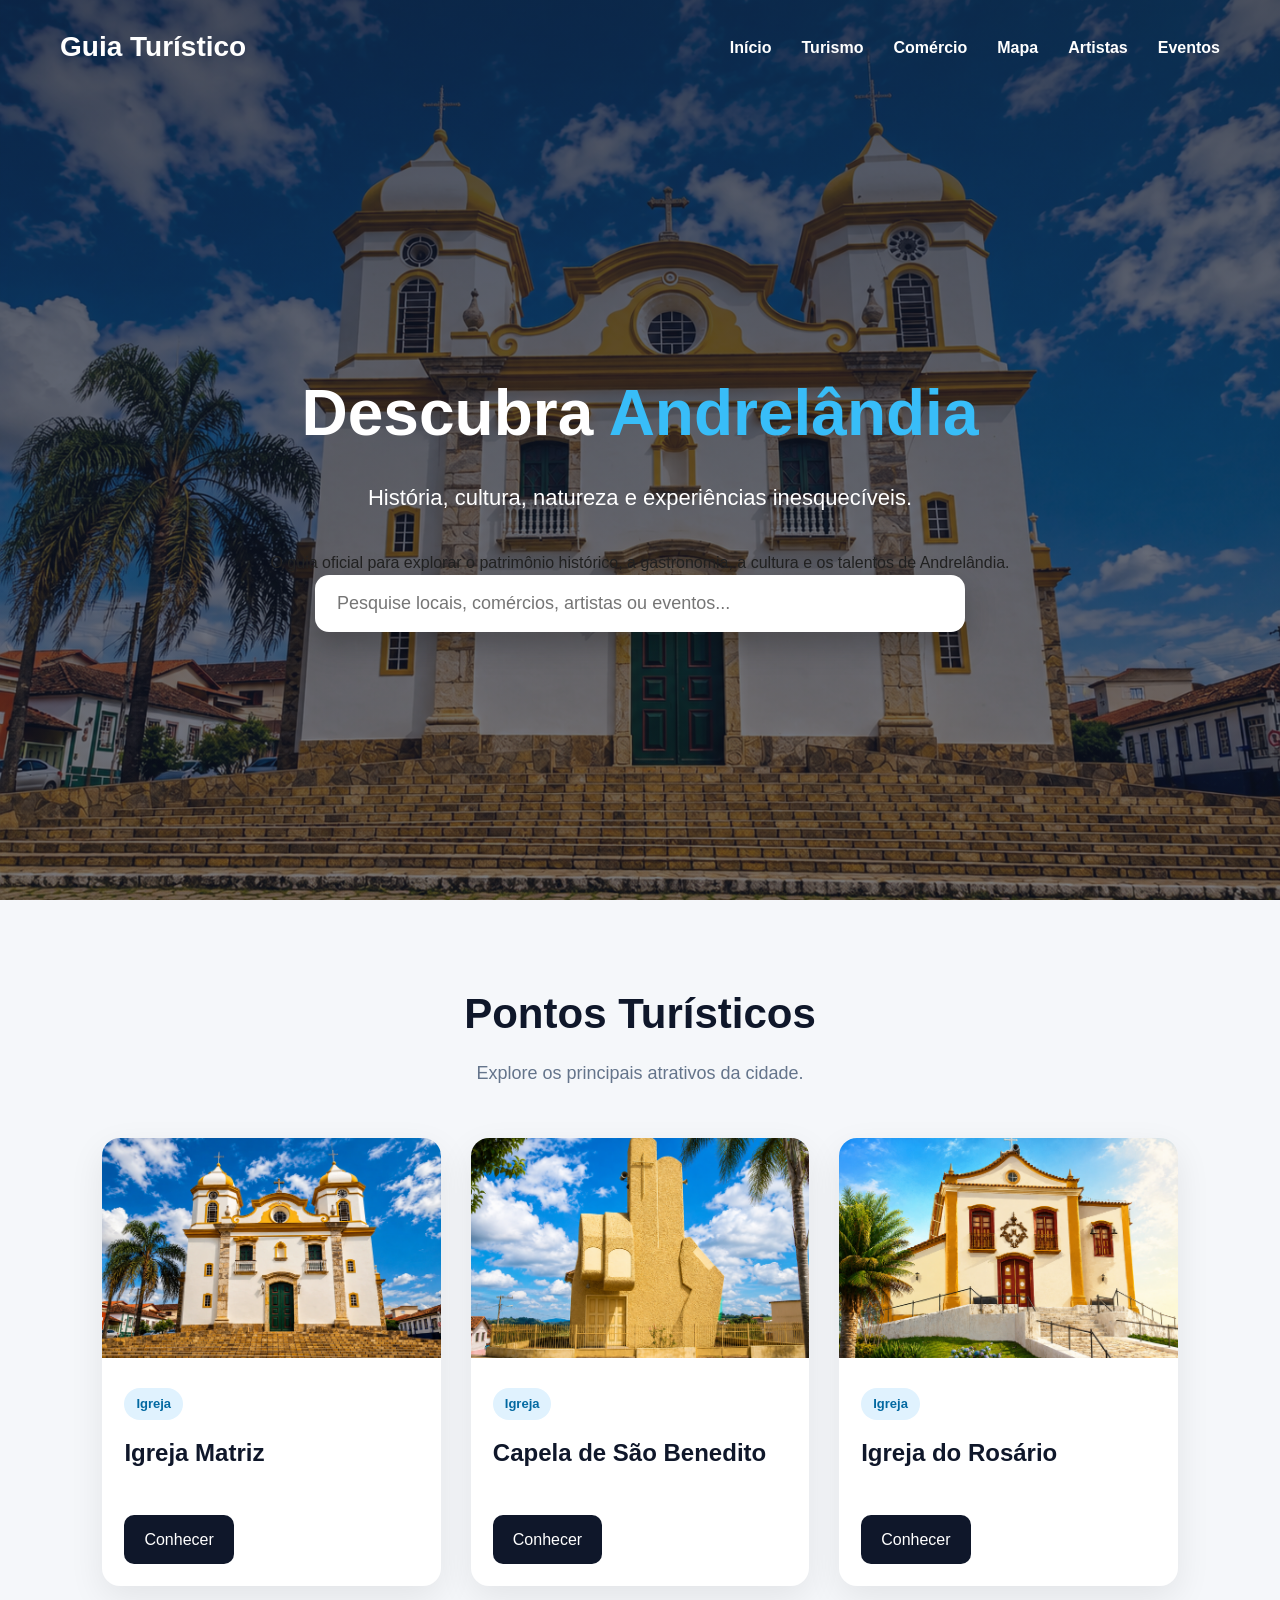
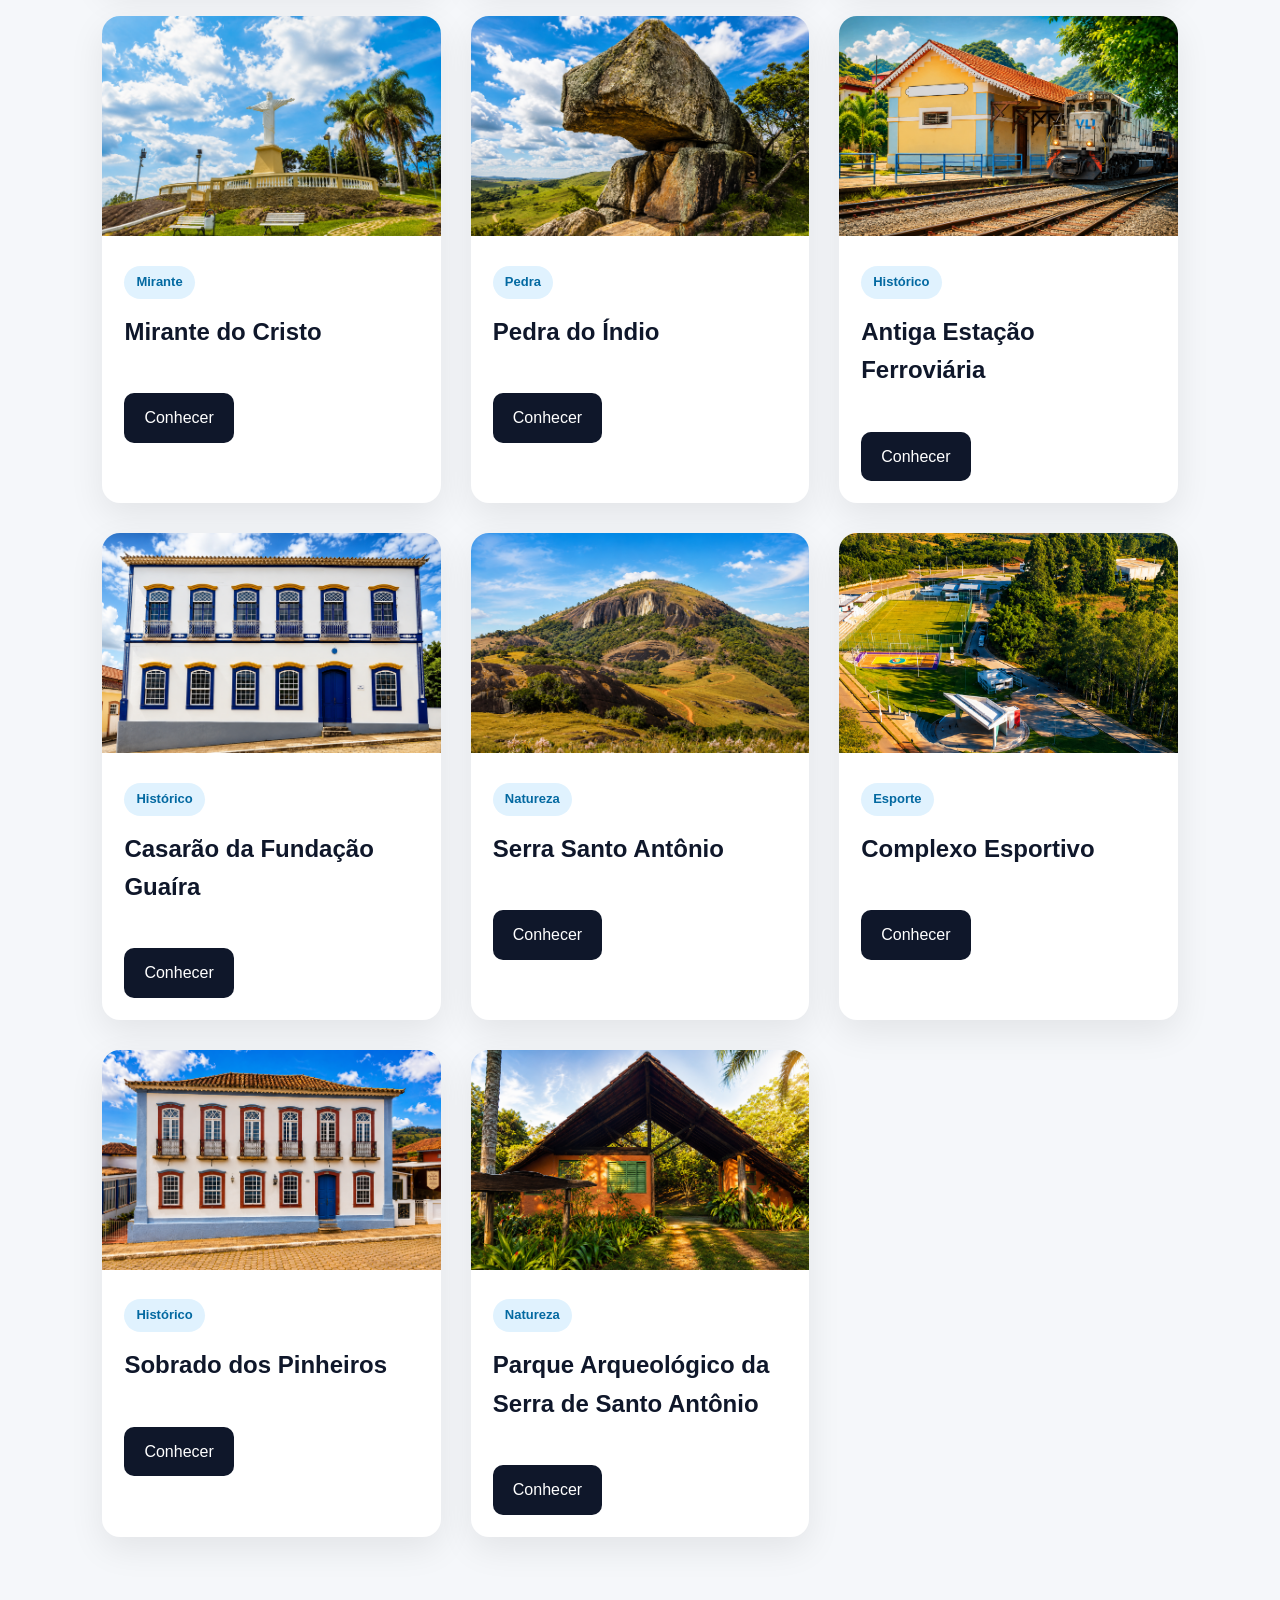
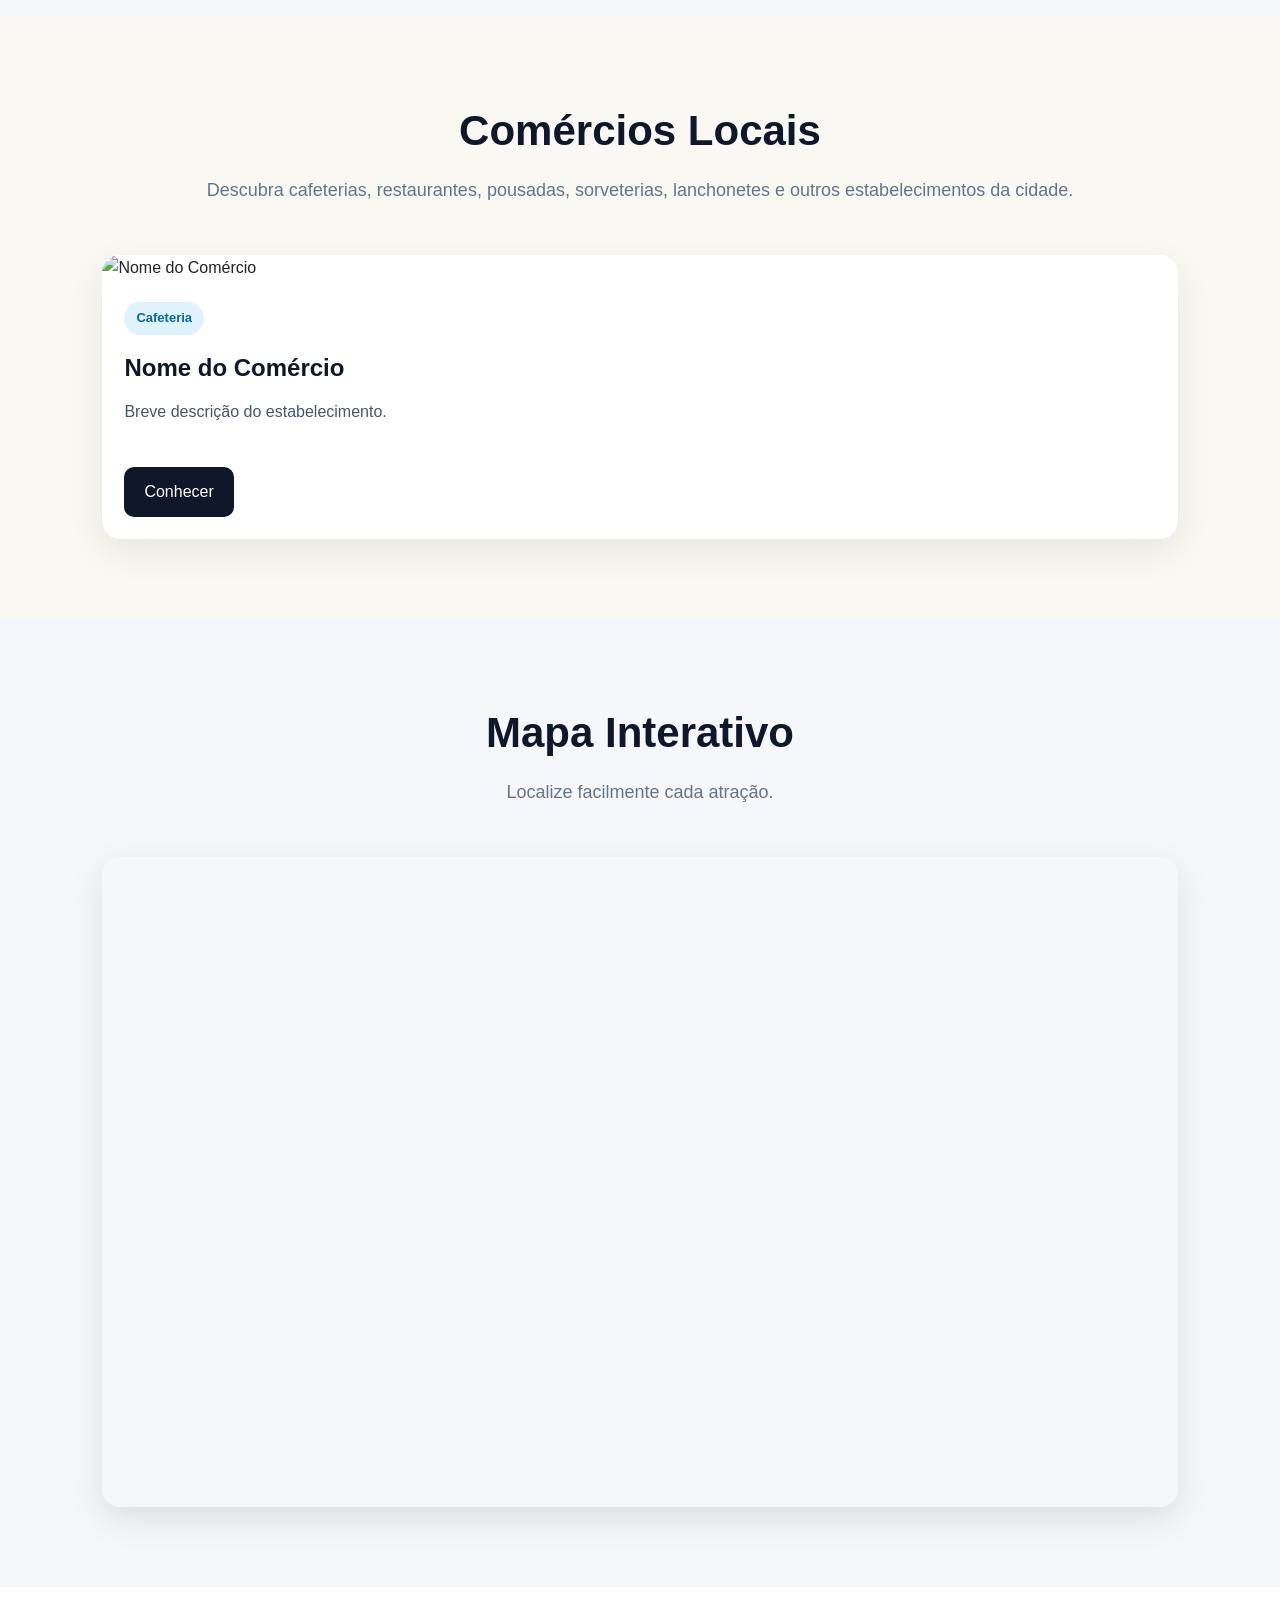
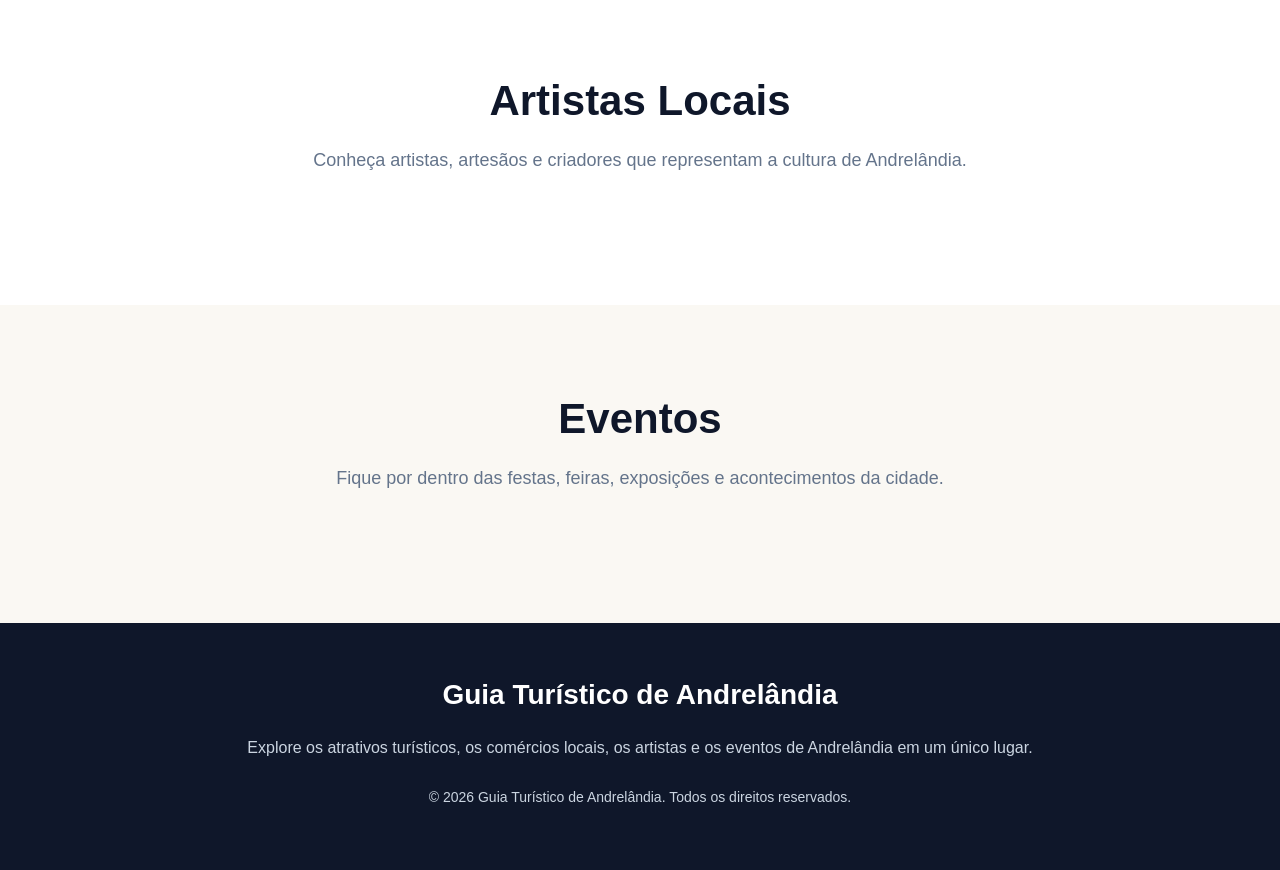
==== index.html @ d5ca4820 "Update index.html" ====
<!DOCTYPE html>
<html lang="pt-BR">

<head>

    <meta charset="UTF-8">

    <meta name="viewport"
          content="width=device-width, initial-scale=1.0">

    <title>Guia Turístico de Andrelândia</title>

    <meta name="description"
      content="Guia turístico oficial de Andrelândia MG com mapa interativo, história, curiosidades e informações dos principais pontos turísticos da cidade.">

    <meta name="theme-color"
          content="#0f172a">

    <meta name="apple-mobile-web-app-capable"
          content="yes">
    
    <meta name="mobile-web-app-capable" content="yes">

    <meta name="apple-mobile-web-app-status-bar-style"
          content="black-translucent">

    <meta name="apple-mobile-web-app-title"
          content="Guia Andrelândia">

    <link rel="manifest"
          href="manifest.json">

    <link rel="icon"
          href="icons/icon-192.png">

    <link rel="apple-touch-icon"
          href="icons/icon-192.png">

    <!-- Leaflet -->

    <link rel="stylesheet"
          href="https://unpkg.com/leaflet/dist/leaflet.css">

    <!-- CSS principal -->
    <link rel="preload"
        href="img/hero.png"
        as="image">
    
    <link rel="stylesheet"
          href="style.css">

</head>

<body>

<header id="inicio" class="hero">

    <div class="hero-overlay">

        <nav class="navbar">

            <div class="logo">

                Guia Turístico

            </div>

<ul class="menu">

    <li><a href="#inicio">Início</a></li>
    
    <li><a href="#locais">Turismo</a></li>

    <li><a href="#comercios">Comércio</a></li>

    <li><a href="#mapa">Mapa</a></li>

    <li><a href="#artistas">Artistas</a></li>

    <li><a href="#eventos">Eventos</a></li>

</ul>

        </nav>

        <div class="hero-content">

            <h1>

                Descubra
                <span>Andrelândia</span>

            </h1>

            <p>

                História,
                cultura,
                natureza
                e experiências
                inesquecíveis.

            </p>
            <div class="hero-info">

    O guia oficial para explorar o patrimônio histórico,
    a gastronomia, a cultura e os talentos de Andrelândia.
                
            </div>

            <div class="search-box">

                <input
                    type="text"
                    id="searchInput"
                    placeholder="Pesquise locais, comércios, artistas ou eventos..."

            </div>

        </div>

    </div>

</header>

<main>

    <section
        id="locais"
        class="section">

    <div class="section-title">

        <h2>

            Pontos Turísticos

        </h2>

        <p>

            Explore os principais atrativos da cidade.

        </p>

    </div>

    <div
        id="cardsContainer"
        class="cards-grid">

        <!-- Cards criados via JavaScript -->

    </div>

</section>
    
    <section
        id="comercios"
        class="section">

    <div class="section-title">

        <h2>

            Comércios Locais

        </h2>

        <p>

            Descubra cafeterias, restaurantes, pousadas, sorveterias, lanchonetes e outros estabelecimentos da cidade.

        </p>

    </div>

    <div
        id="commerceCardsContainer"
        class="cards-grid">

        <!-- Cards criados via JavaScript -->

    </div>

</section>
    
<section
id="mapa"
class="section">

    <div class="section-title">

        <h2>

            Mapa Interativo

        </h2>

        <p>

            Localize facilmente cada atração.

        </p>

    </div>

   <div 
       id="map" 
       aria-label="Mapa interativo de Andrelândia">

    </div>

</section>
<section
id="artistas"
class="section">

    <div class="section-title">

        <h2>

            Artistas Locais

        </h2>

        <p>

            Conheça artistas, artesãos e criadores que representam a cultura de Andrelândia.

        </p>

    </div>

    <div
        id="artistsContainer"
        class="cards-grid">

    </div>

</section>

<section
id="eventos"
class="section">

    <div class="section-title">

        <h2>

            Eventos

        </h2>

        <p>

            Fique por dentro das festas, feiras, exposições e acontecimentos da cidade.

        </p>

    </div>

    <div
        id="eventsContainer"
        class="cards-grid">

    </div>

</section>
    
</main>   
    
<footer class="footer">

    <div class="footer-content">

        <h3>
            Guia Turístico de Andrelândia
        </h3>

        <p>
            Explore os atrativos turísticos, os comércios locais, os artistas e os eventos de Andrelândia em um único lugar.
        </p>

        <p class="copyright">

            © 2026 Guia Turístico de Andrelândia.
            Todos os direitos reservados.

        </p>

    </div>

</footer>

<script
src="https://unpkg.com/leaflet/dist/leaflet.js">
</script>

<script src="js/script.js"></script>
<script src="js/comercios.js"></script>
<script src="js/artistas.js"></script>
<script src="js/map.js"></script>


<script>

if ("serviceWorker" in navigator) {

    window.addEventListener("load", () => {

        navigator.serviceWorker.register("service-worker.js");

    });

}

</script>

</body>

</html>
---- style.css ----
/* =====================================================
   RESET
===================================================== */
:root{

    --cor-principal:#0f172a;

}
*{
    margin:0;
    padding:0;
    box-sizing:border-box;
}

html{

    scroll-behavior:smooth;

}

body{

    font-family:
    "Segoe UI",
    Arial,
    sans-serif;

    background:#f5f7fa;

    color:#222;

    line-height:1.6;

}

/* =====================================================
   HERO
===================================================== */

.hero{

    position:relative;

    width:100%;

    height:100vh;

    background-image:url("img/hero.png");

    background-size:cover;

    background-position:center;

    background-repeat:no-repeat;

}

.hero-overlay{

    width:100%;
    height:100%;

    background:
    linear-gradient(
    rgba(15,23,42,.75),
    rgba(15,23,42,.55));

    display:flex;

    flex-direction:column;

}

.navbar{

    display:flex;

    justify-content:space-between;

    align-items:center;

    padding:

    25px
    60px;

}

.logo{

    color:white;

    font-size:28px;

    font-weight:bold;

}

.menu{

    display:flex;

    list-style:none;

    gap:30px;

}

.menu a{

    color:white;

    text-decoration:none;

    font-weight:600;

    transition:.25s;

}

.menu a:hover{

    color:#38bdf8;

}

.hero-content{

    flex:1;

    display:flex;

    justify-content:center;

    align-items:center;

    flex-direction:column;

    text-align:center;

    padding:25px;

}

.hero-content h1{

    color:white;

    font-size:64px;

    margin-bottom:15px;

}

.hero-content span{

    color:#38bdf8;

}

.hero-content p{

    color:white;

    max-width:650px;

    font-size:22px;

    margin-bottom:35px;

}

/* =====================================================
   PESQUISA
===================================================== */

.search-box{

    width:100%;

    max-width:650px;

}

.search-box input{

   transition:
    box-shadow .25s,
    transform .25s;

    width:100%;

    padding:18px 22px;

    border:none;

    border-radius:14px;

    font-size:18px;

    outline:none;

    box-shadow:

    0 12px 30px
    rgba(0,0,0,.25);

}
.search-box input:focus{

    transform:translateY(-2px);

    box-shadow:
    0 15px 35px rgba(56,189,248,.30);

}

/* =====================================================
   SEÇÕES
===================================================== */

.section{

    width:100%;

    padding:80px 8%;

}

.section-title{

    text-align:center;

    margin-bottom:50px;

}

.section-title h2{

    font-size:42px;

    color:#0f172a;

    margin-bottom:12px;

}

.section-title p{

    color:#64748b;

    font-size:18px;

}

/* =====================================================
   GRID DOS CARDS
===================================================== */

.cards-grid{

    display:grid;

    grid-template-columns:
    repeat(auto-fit,minmax(320px,1fr));

    gap:30px;

    margin-top:35px;

}
/* =====================================================
   CARD PREMIUM
===================================================== */

.card{

    background:#ffffff;

    border-radius:18px;

    overflow:hidden;

    box-shadow:
    0 12px 35px rgba(0,0,0,.08);

    transition:
    transform .25s,
    box-shadow .25s;

}

.card:hover{

    transform:translateY(-8px);

    box-shadow:
    0 18px 45px rgba(0,0,0,.15);

}

.card img{

    width:100%;

    height:220px;

    object-fit:cover;

}

.card-content{

    padding:22px;

}

.card-category{

    display:inline-block;

    background:#e0f2fe;

    color:#0369a1;

    font-size:13px;

    font-weight:700;

    padding:6px 12px;

    border-radius:999px;

    margin-bottom:14px;

}

.card h3{

    color:#0f172a;

    font-size:24px;

    margin-bottom:12px;

}

.card p{

    color:#475569;

    margin-bottom:22px;

}

.card-button{

    display:inline-block;

    background:#0f172a;

    color:#ffffff;

    text-decoration:none;

    padding:12px 20px;

    border-radius:10px;

    transition:
    background .25s,
    transform .25s;
   
    margin-top:20px;

}

.card-button:hover{

    background:#1e293b;

    transform:translateY(-2px);

}
/* =====================================================
   MAPA
===================================================== */

#map{

    width:100%;

    height:650px;

    border-radius:18px;

    overflow:hidden;

    box-shadow:
    0 12px 35px rgba(0,0,0,.10);

}

/* =====================================================
   DESTAQUES
===================================================== */

.highlights{

    display:grid;

    grid-template-columns:
    repeat(auto-fit,minmax(280px,1fr));

    gap:30px;

}

.highlight-card{

    background:#ffffff;

    border-radius:18px;

    padding:35px;

    text-align:center;

    box-shadow:
    0 10px 30px rgba(0,0,0,.08);

    transition:
    transform .25s,
    box-shadow .25s;

}

.highlight-card:hover{

    transform:translateY(-6px);

    box-shadow:
    0 18px 40px rgba(0,0,0,.12);

}

.highlight-icon{

    font-size:52px;

    margin-bottom:18px;

}

.highlight-card h3{

    color:#0f172a;

    margin-bottom:15px;

    font-size:24px;

}

.highlight-card p{

    color:#475569;

}

/* =====================================================
   FOOTER
===================================================== */

.footer{

    background:#0f172a;

    color:#ffffff;

    padding:50px 8%;

}

.footer-content{

    max-width:900px;

    margin:auto;

    text-align:center;

}

.footer h3{

    font-size:28px;

    margin-bottom:18px;

}

.footer p{

    color:#cbd5e1;

    margin-bottom:12px;

}

.copyright{

    margin-top:25px;

    font-size:14px;

    color:#94a3b8;

}

/* =====================================================
   LEAFLET
===================================================== */

.leaflet-popup-content{

    font-size:15px;

    line-height:1.5;

}

.leaflet-popup-content h3{

    margin-bottom:8px;

    color:#0f172a;

}

.leaflet-container{

    font-family:
    "Segoe UI",
    Arial,
    sans-serif;

}

/* =====================================================
   RESPONSIVIDADE
===================================================== */

@media (max-width:992px){

    .navbar{

        flex-direction:column;

        gap:20px;

        padding:25px;

    }

    .menu{

        flex-wrap:wrap;

        justify-content:center;

        gap:16px;

    }

    .hero-content h1{

        font-size:48px;

    }

    .hero-content p{

        font-size:19px;

    }

}

@media (max-width:768px){

    .hero{

        height:90vh;

    }

    .hero-content h1{

        font-size:38px;

    }

    .hero-content p{

        font-size:17px;

    }

    .section{

        padding:60px 20px;

    }

    .section-title h2{

        font-size:32px;

    }

    #map{

        height:450px;

    }

    .card img{

        height:200px;

    }

}

@media (max-width:480px){

    .logo{

        font-size:22px;

    }

    .hero-content h1{

        font-size:30px;

    }

    .search-box input{

        font-size:16px;

        padding:15px 18px;

    }

    .card-content{

        padding:18px;

    }

    .highlight-card{

        padding:25px;

    }

}
.popup-card{

    width:240px;

}

.popup-capa{

    width:100%;

    height:140px;

    object-fit:cover;

    border-radius:10px;

    margin-bottom:10px;

}

.popup-card h3{

    margin-bottom:8px;

    font-size:18px;

}

.popup-card p{

    font-size:14px;

    margin-bottom:15px;

    color:#555;

}

.popup-link{

    display:block;

    background:#0f4c81;

    color:white;

    text-decoration:none;

    text-align:center;

    padding:10px;

    border-radius:8px;

    font-weight:bold;

}

.popup-link:hover{

    background:#0b3d67;

}

#comercios{

    background:#faf8f3;

}

#artistas{

    background:white;

}

#eventos{

    background:#faf8f3;

}
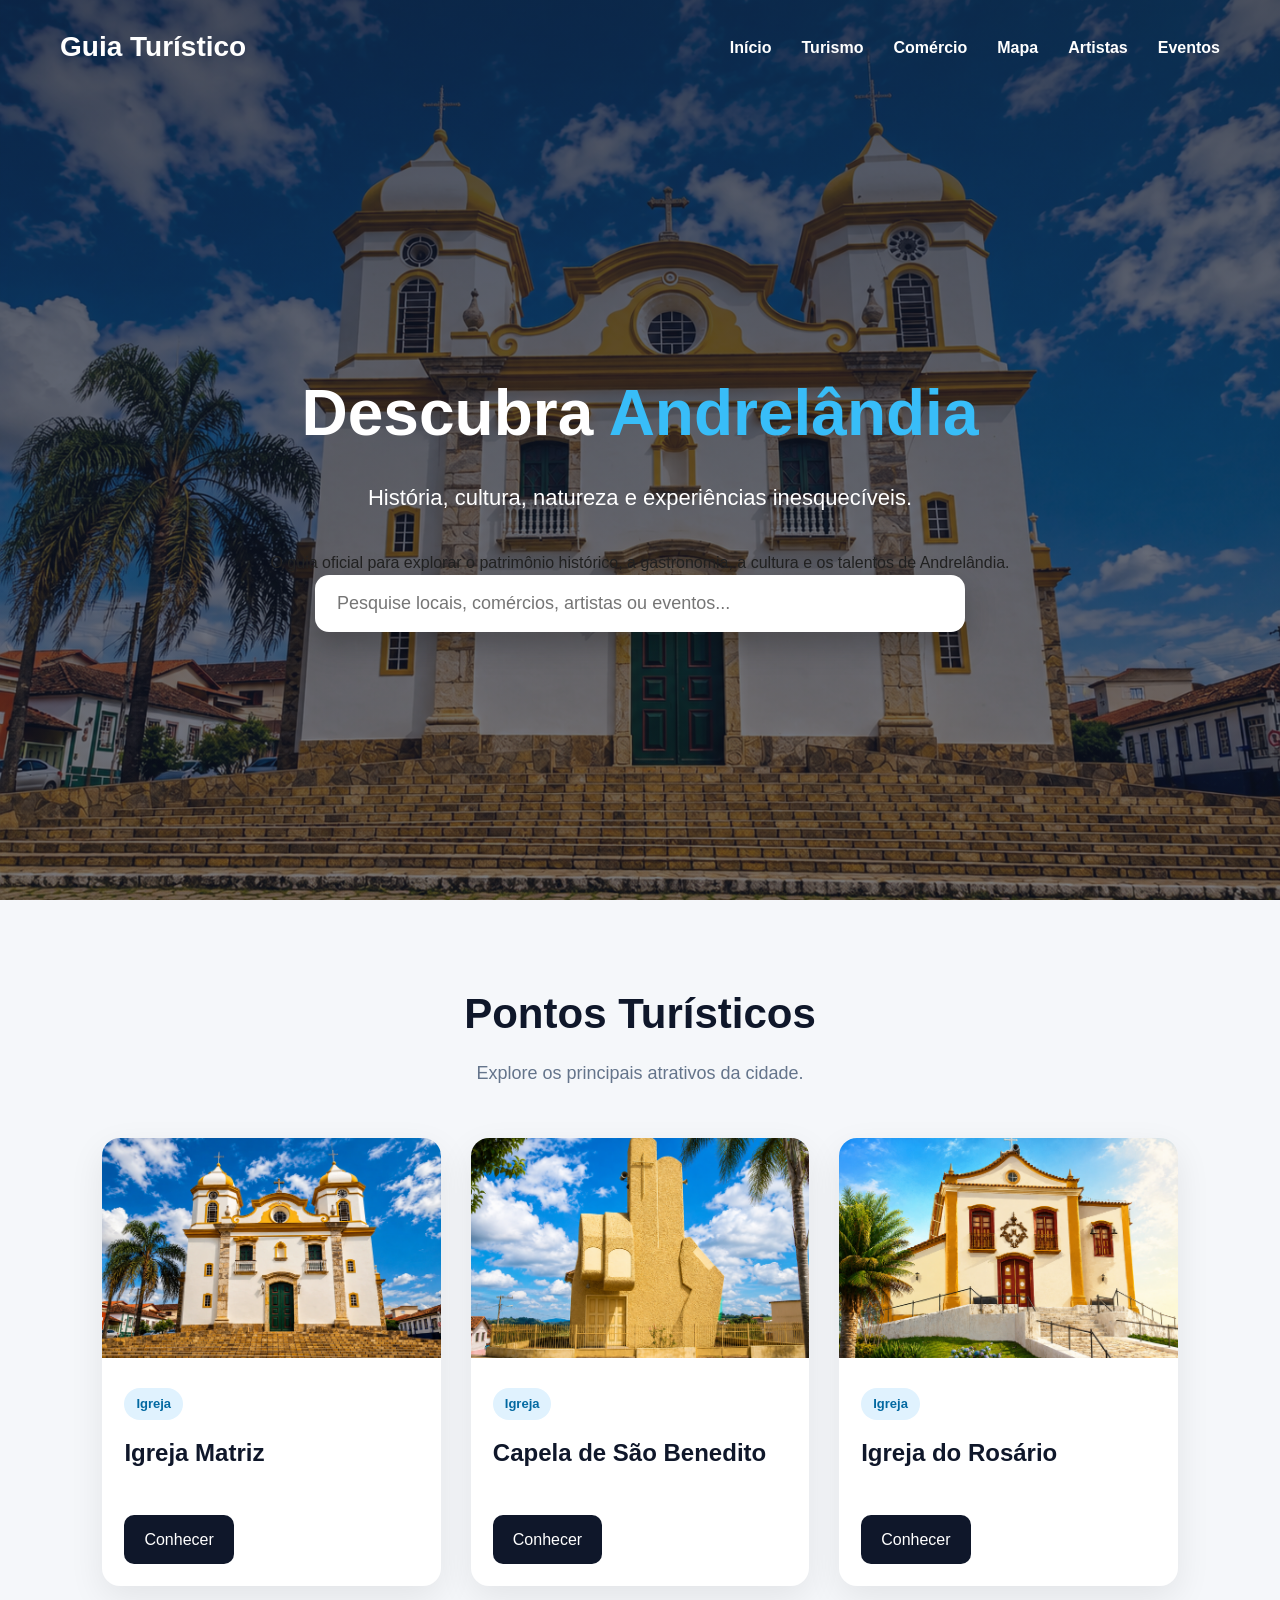
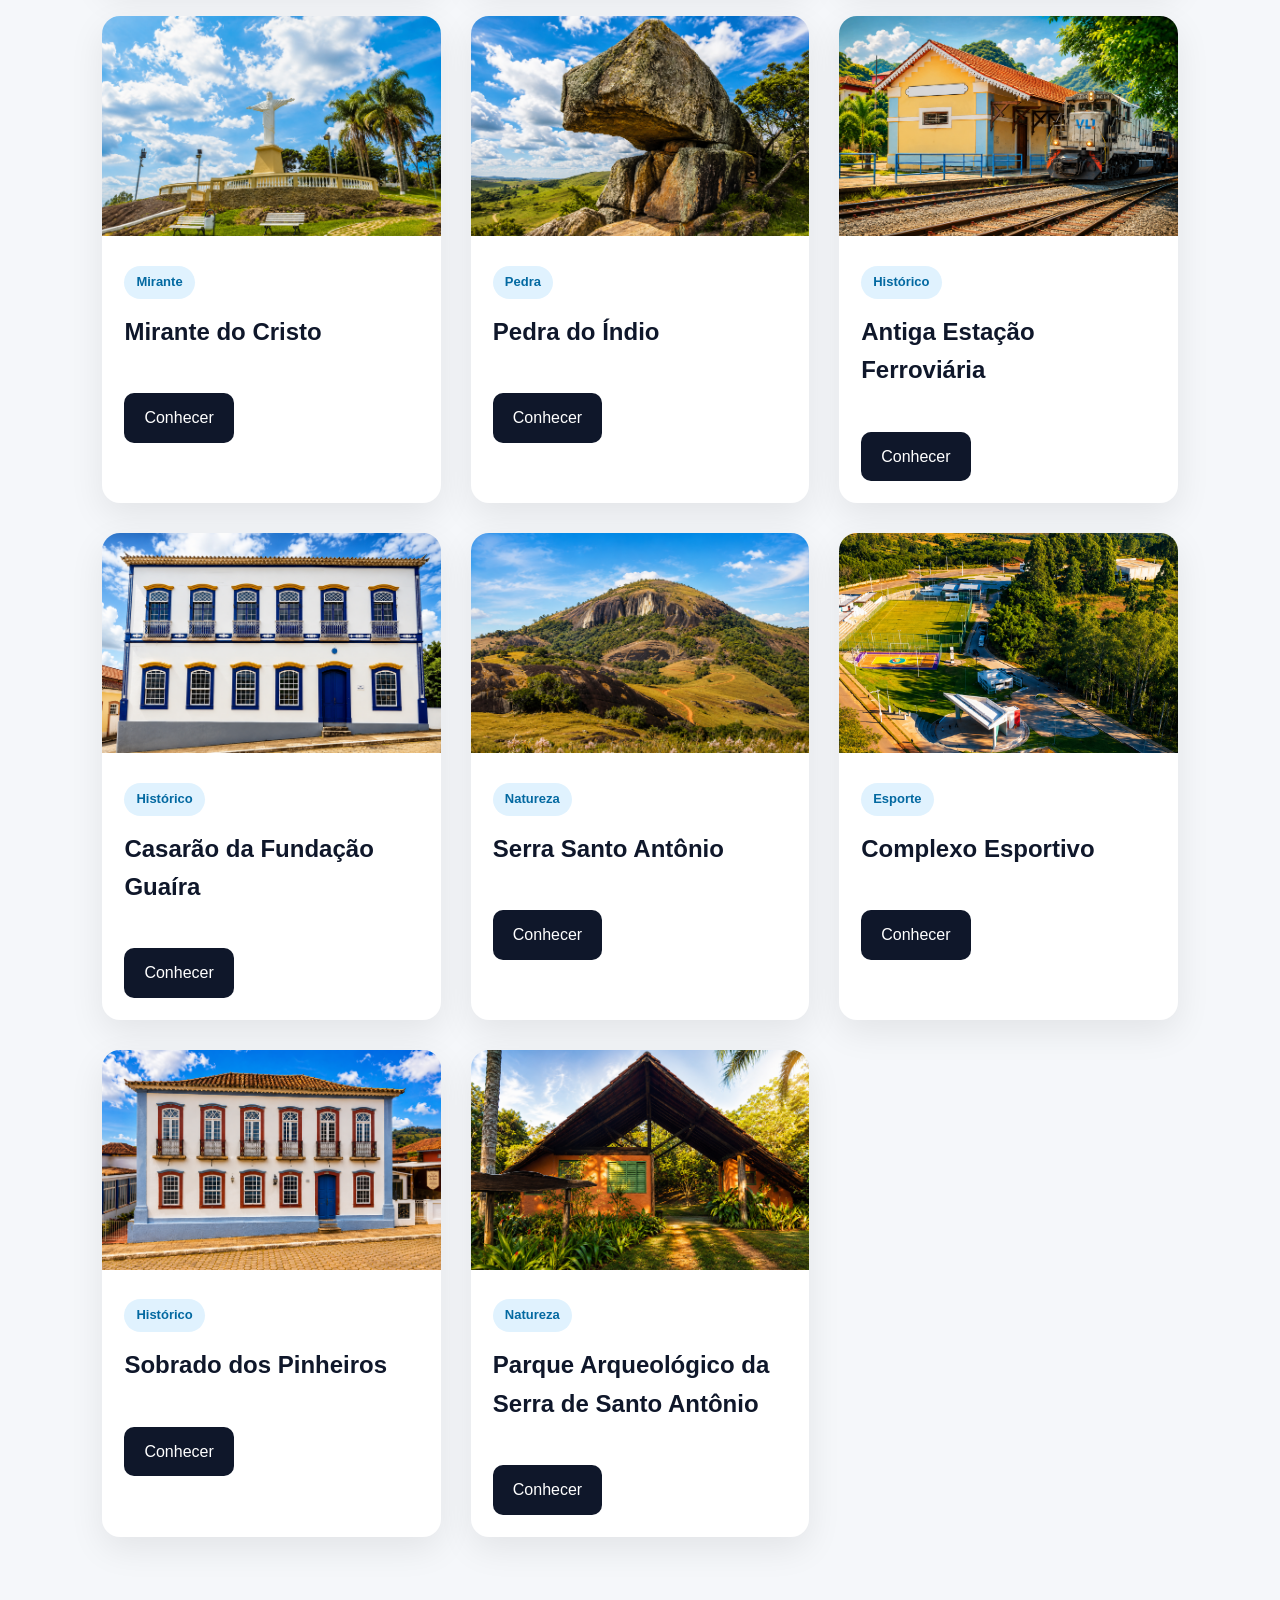
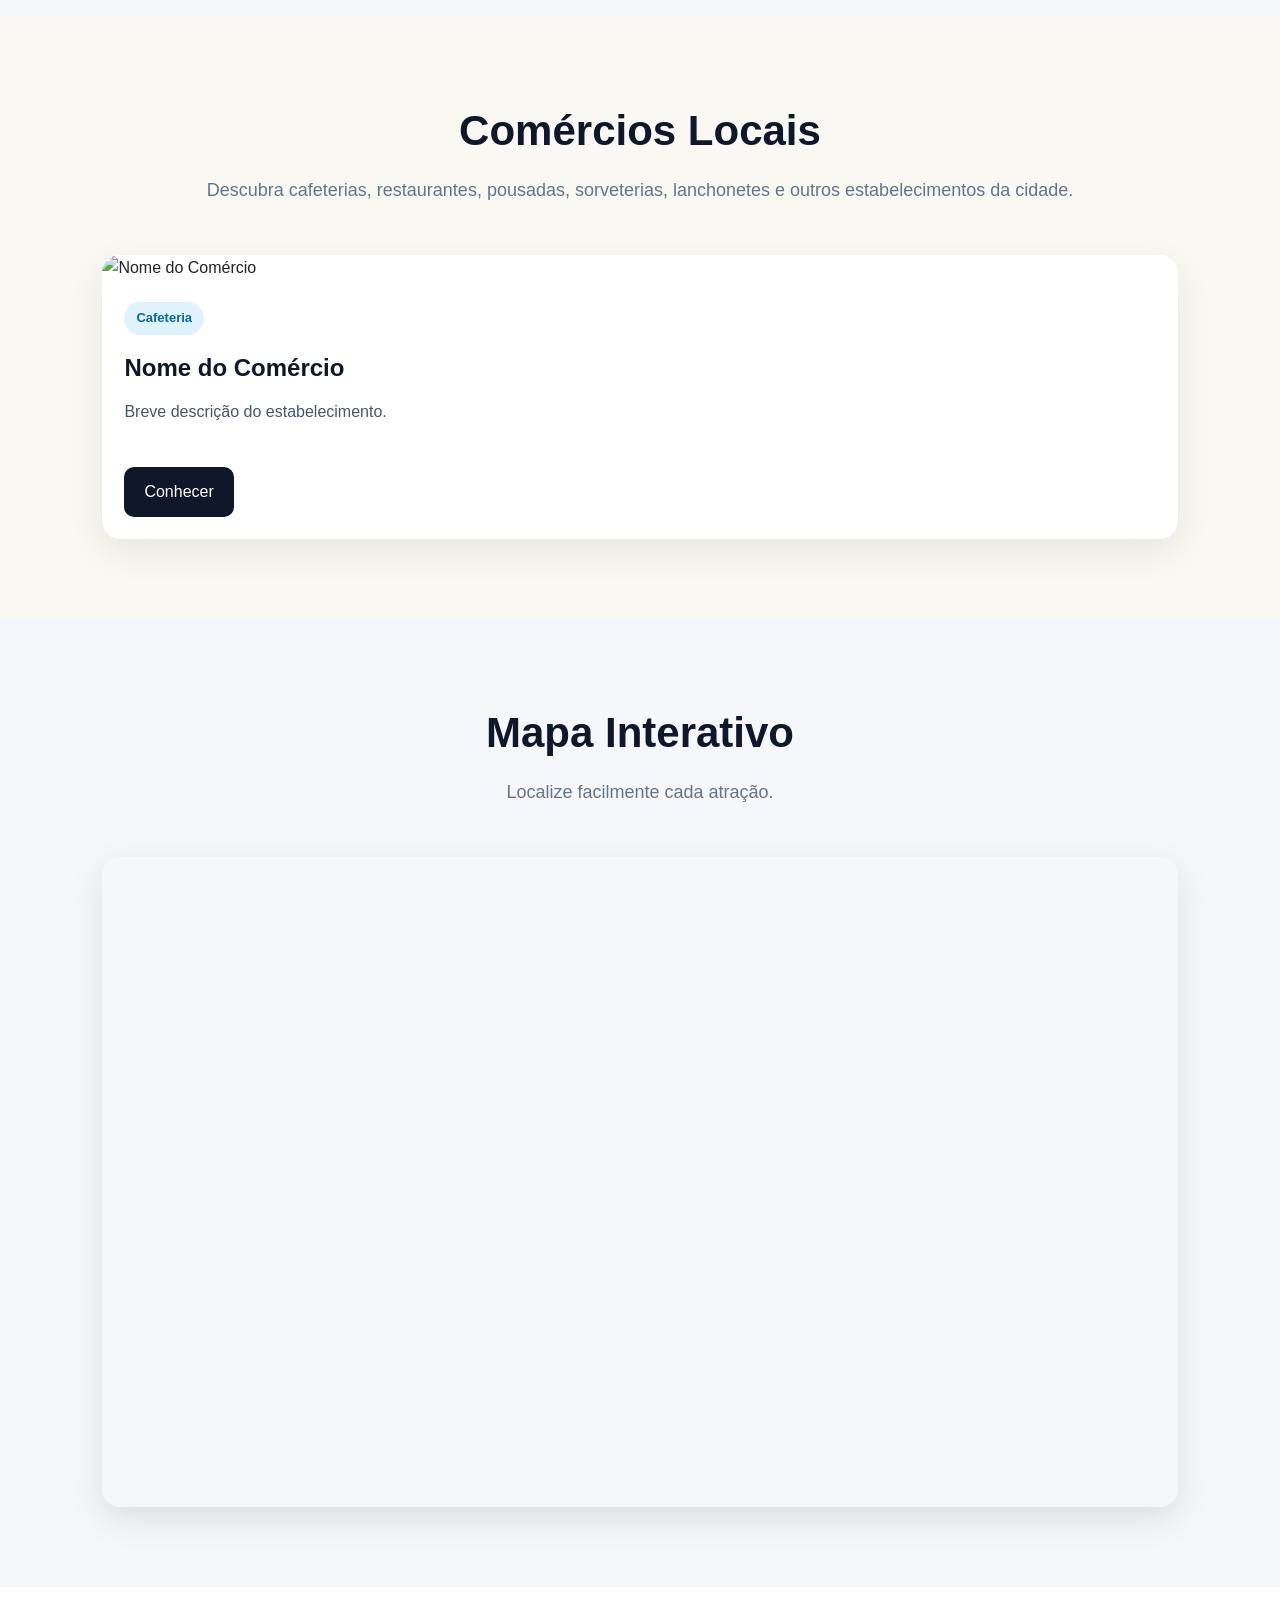
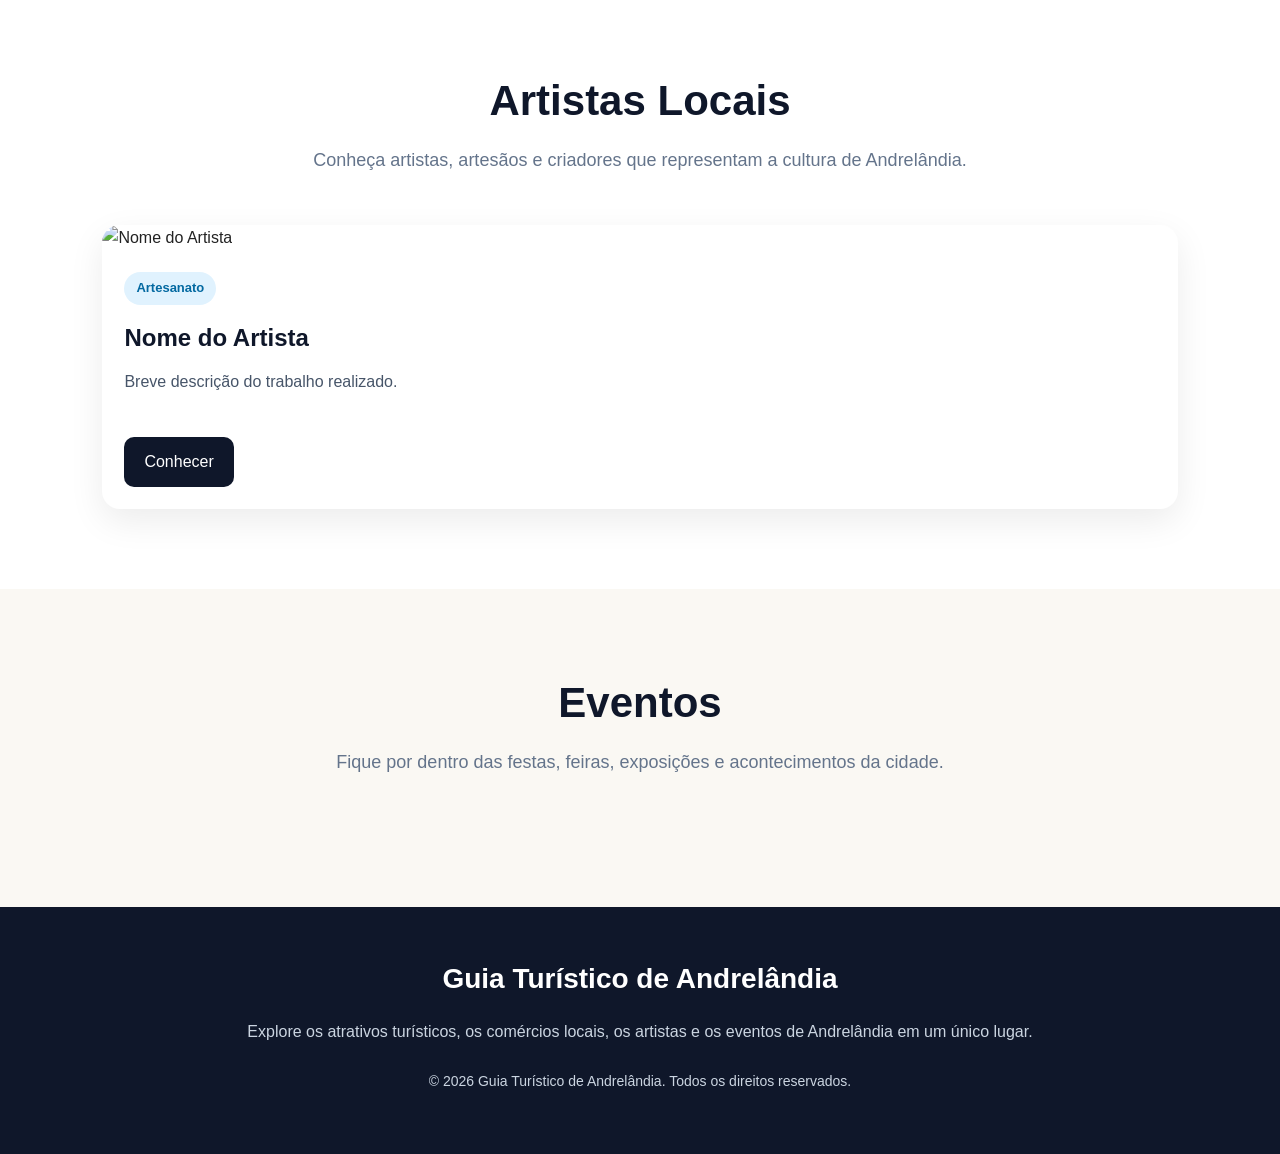
==== commit 2f78ca14: "Update index.html" ====
--- a/index.html
+++ b/index.html
@@ -300,6 +300,7 @@
 <script src="js/script.js"></script>
 <script src="js/comercios.js"></script>
 <script src="js/artistas.js"></script>
+<script src="js/eventos.js"></script>
 <script src="js/map.js"></script>
 
 
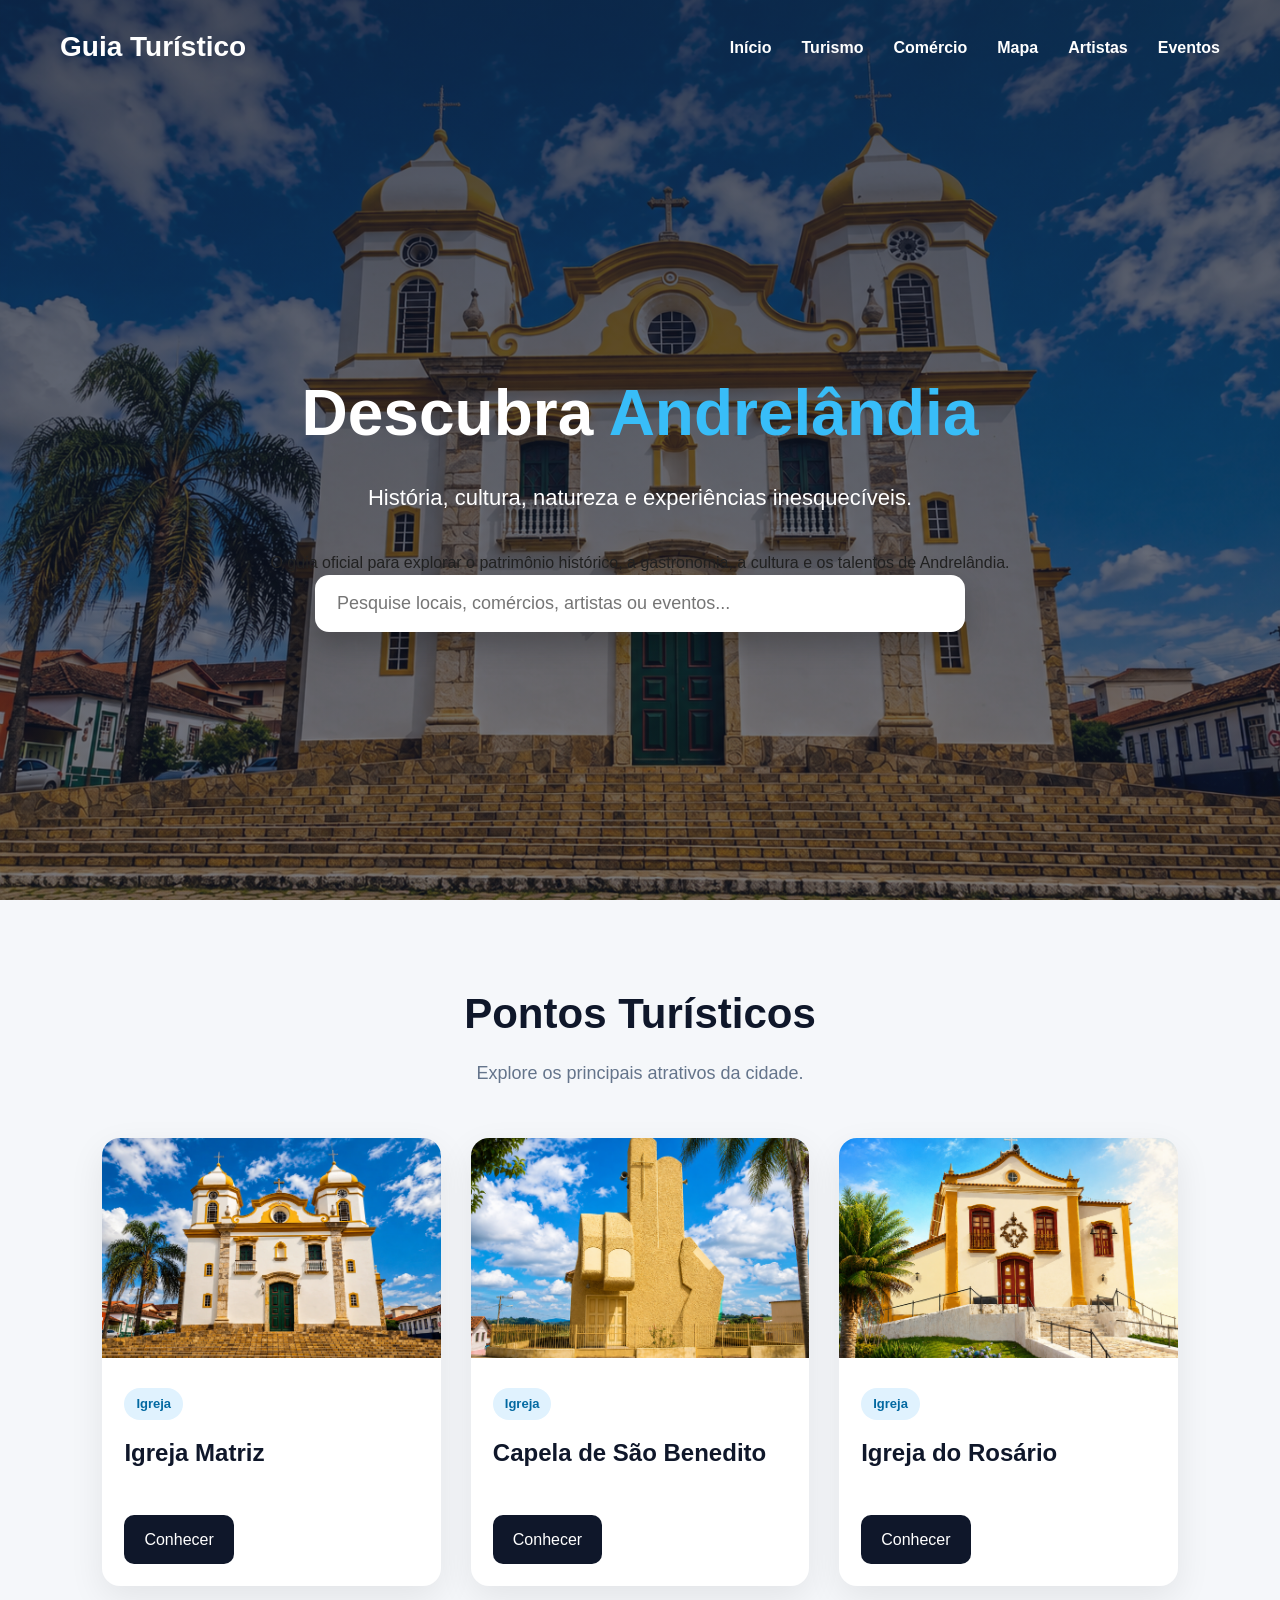
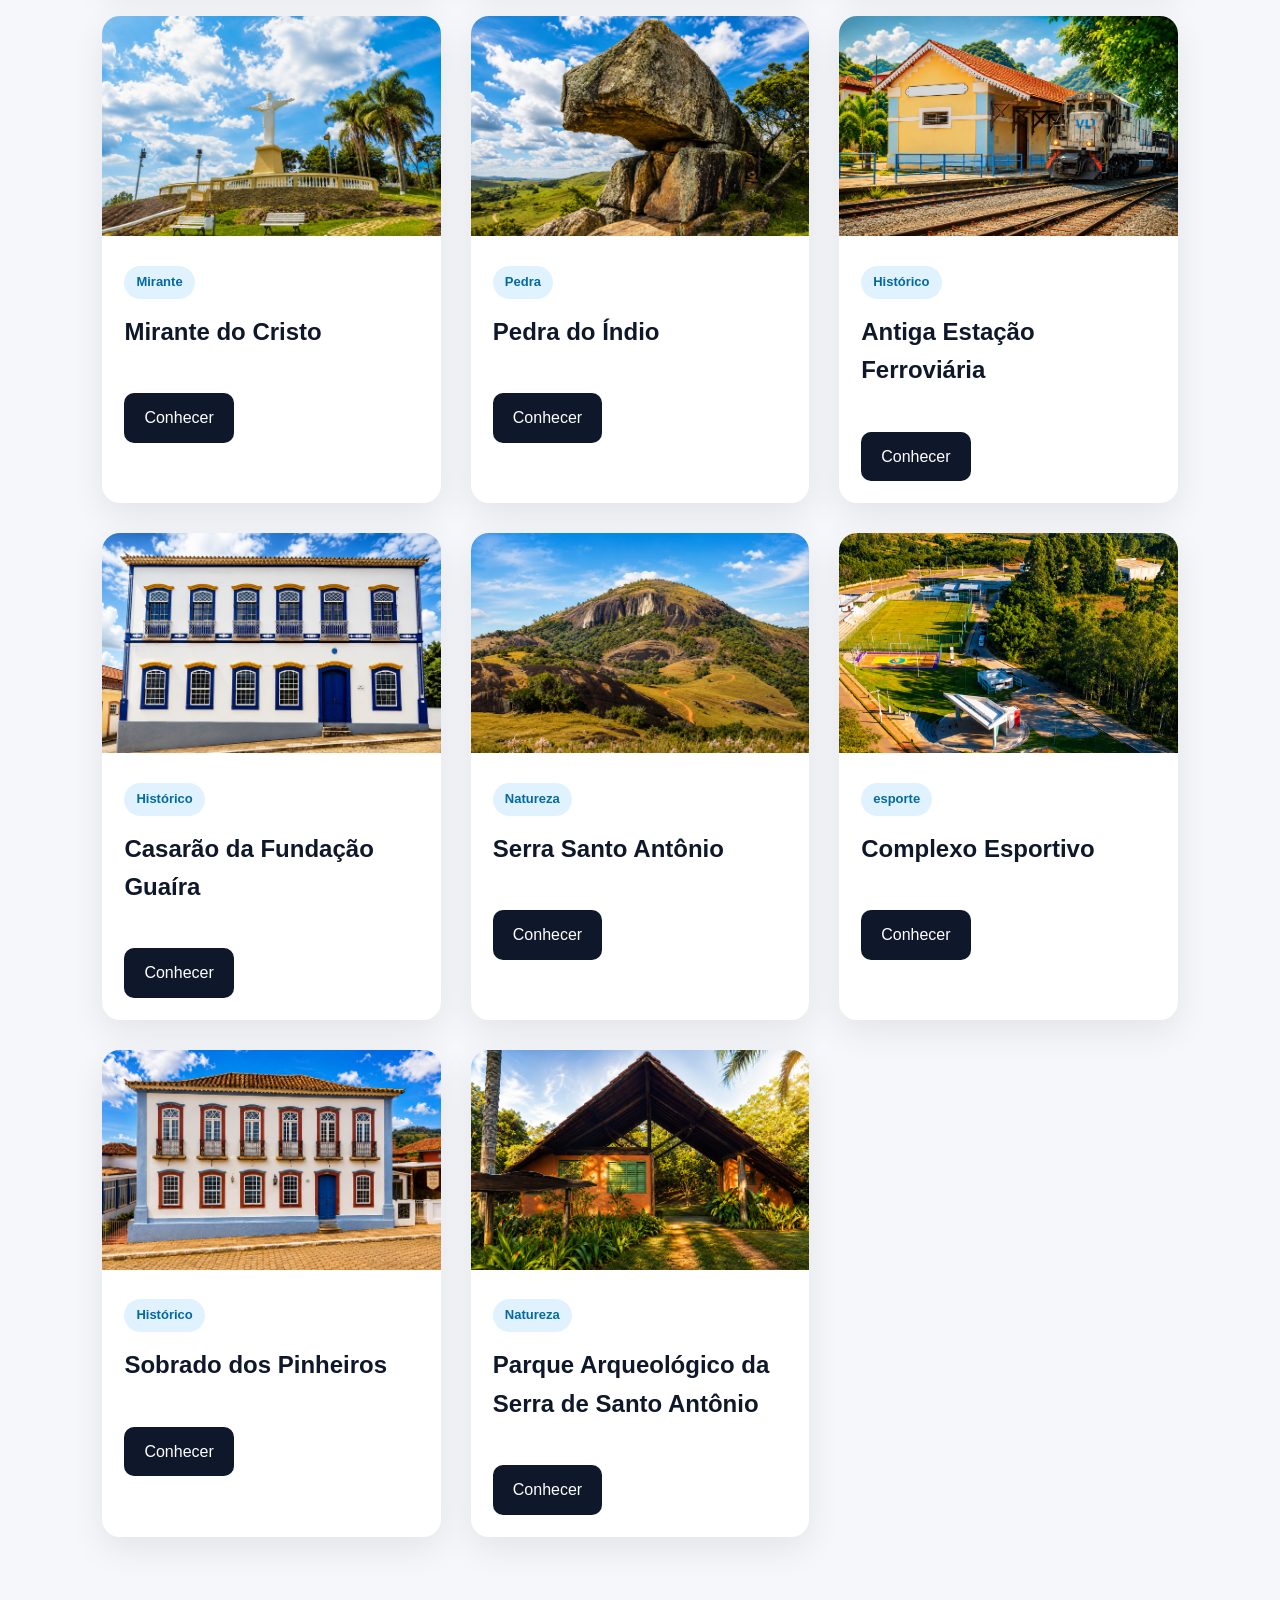
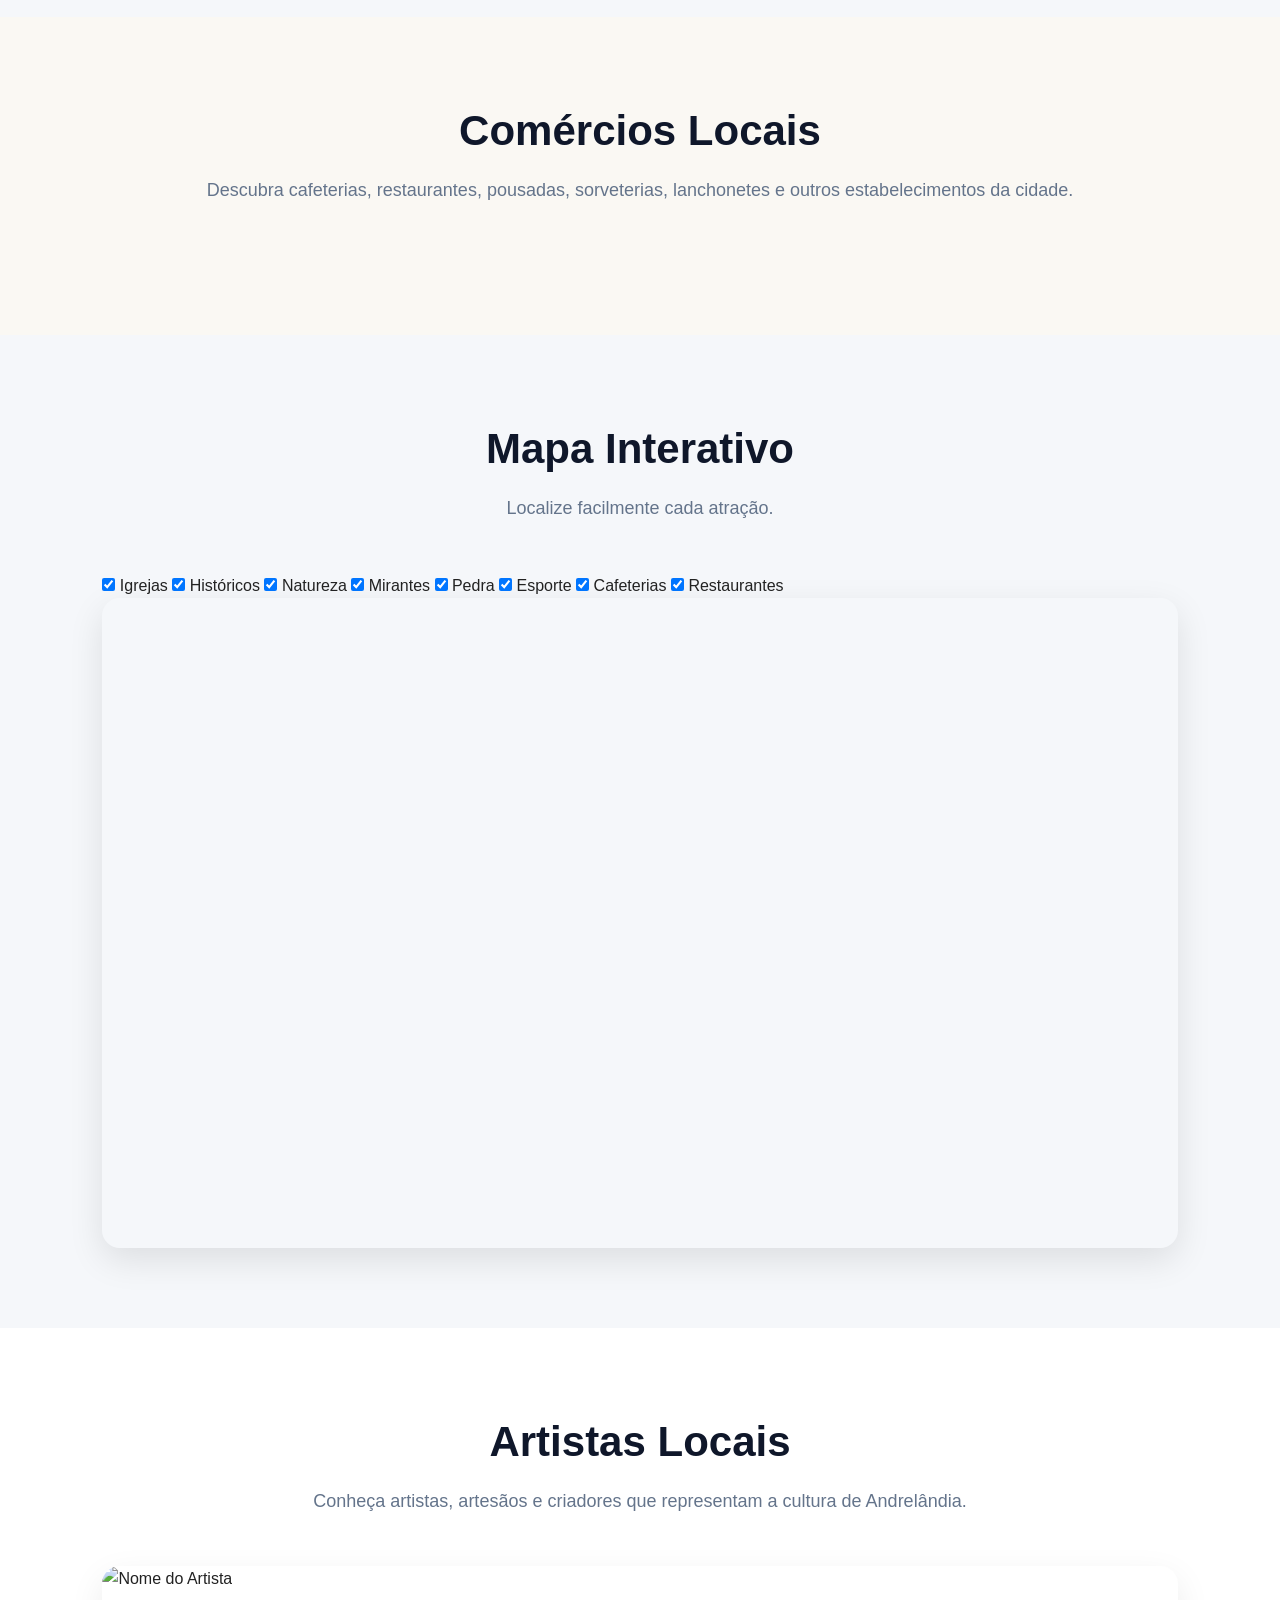
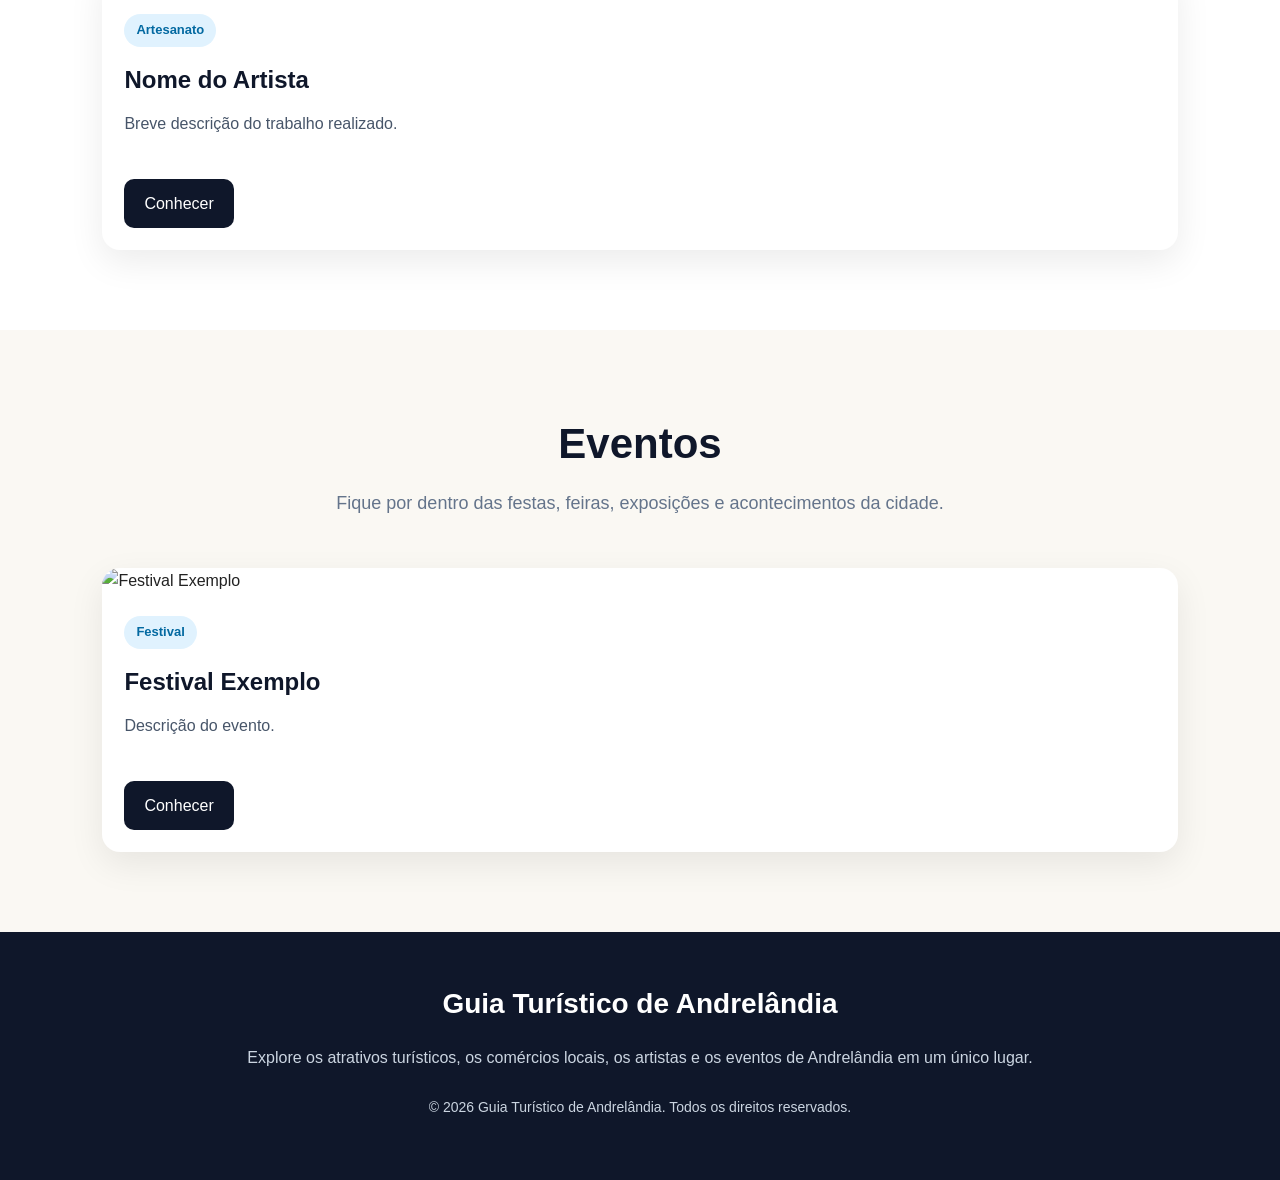
==== commit 7c7888cf: "Update index.html" ====
--- a/index.html
+++ b/index.html
@@ -205,9 +205,108 @@
 
     </div>
 
-   <div 
-       id="map" 
-       aria-label="Mapa interativo de Andrelândia">
+    <div class="map-filters">
+
+        <label>
+
+            <input
+            type="checkbox"
+            class="map-filter"
+            value="Igreja"
+            checked>
+
+            Igrejas
+
+        </label>
+
+        <label>
+
+            <input
+            type="checkbox"
+            class="map-filter"
+            value="Histórico"
+            checked>
+
+            Históricos
+
+        </label>
+
+        <label>
+
+            <input
+            type="checkbox"
+            class="map-filter"
+            value="Natureza"
+            checked>
+
+            Natureza
+
+        </label>
+
+        <label>
+
+            <input
+            type="checkbox"
+            class="map-filter"
+            value="Mirante"
+            checked>
+
+            Mirantes
+
+        </label>
+
+        <label>
+
+            <input
+            type="checkbox"
+            class="map-filter"
+            value="Pedra"
+            checked>
+
+            Pedra
+
+        </label>
+
+        <label>
+
+            <input
+            type="checkbox"
+            class="map-filter"
+            value="esporte"
+            checked>
+
+            Esporte
+
+        </label>
+
+        <label>
+
+            <input
+            type="checkbox"
+            class="map-filter"
+            value="Cafeteria"
+            checked>
+
+            Cafeterias
+
+        </label>
+
+        <label>
+
+            <input
+            type="checkbox"
+            class="map-filter"
+            value="Restaurante"
+            checked>
+
+            Restaurantes
+
+        </label>
+
+    </div>
+
+    <div
+        id="map">
 
     </div>
 
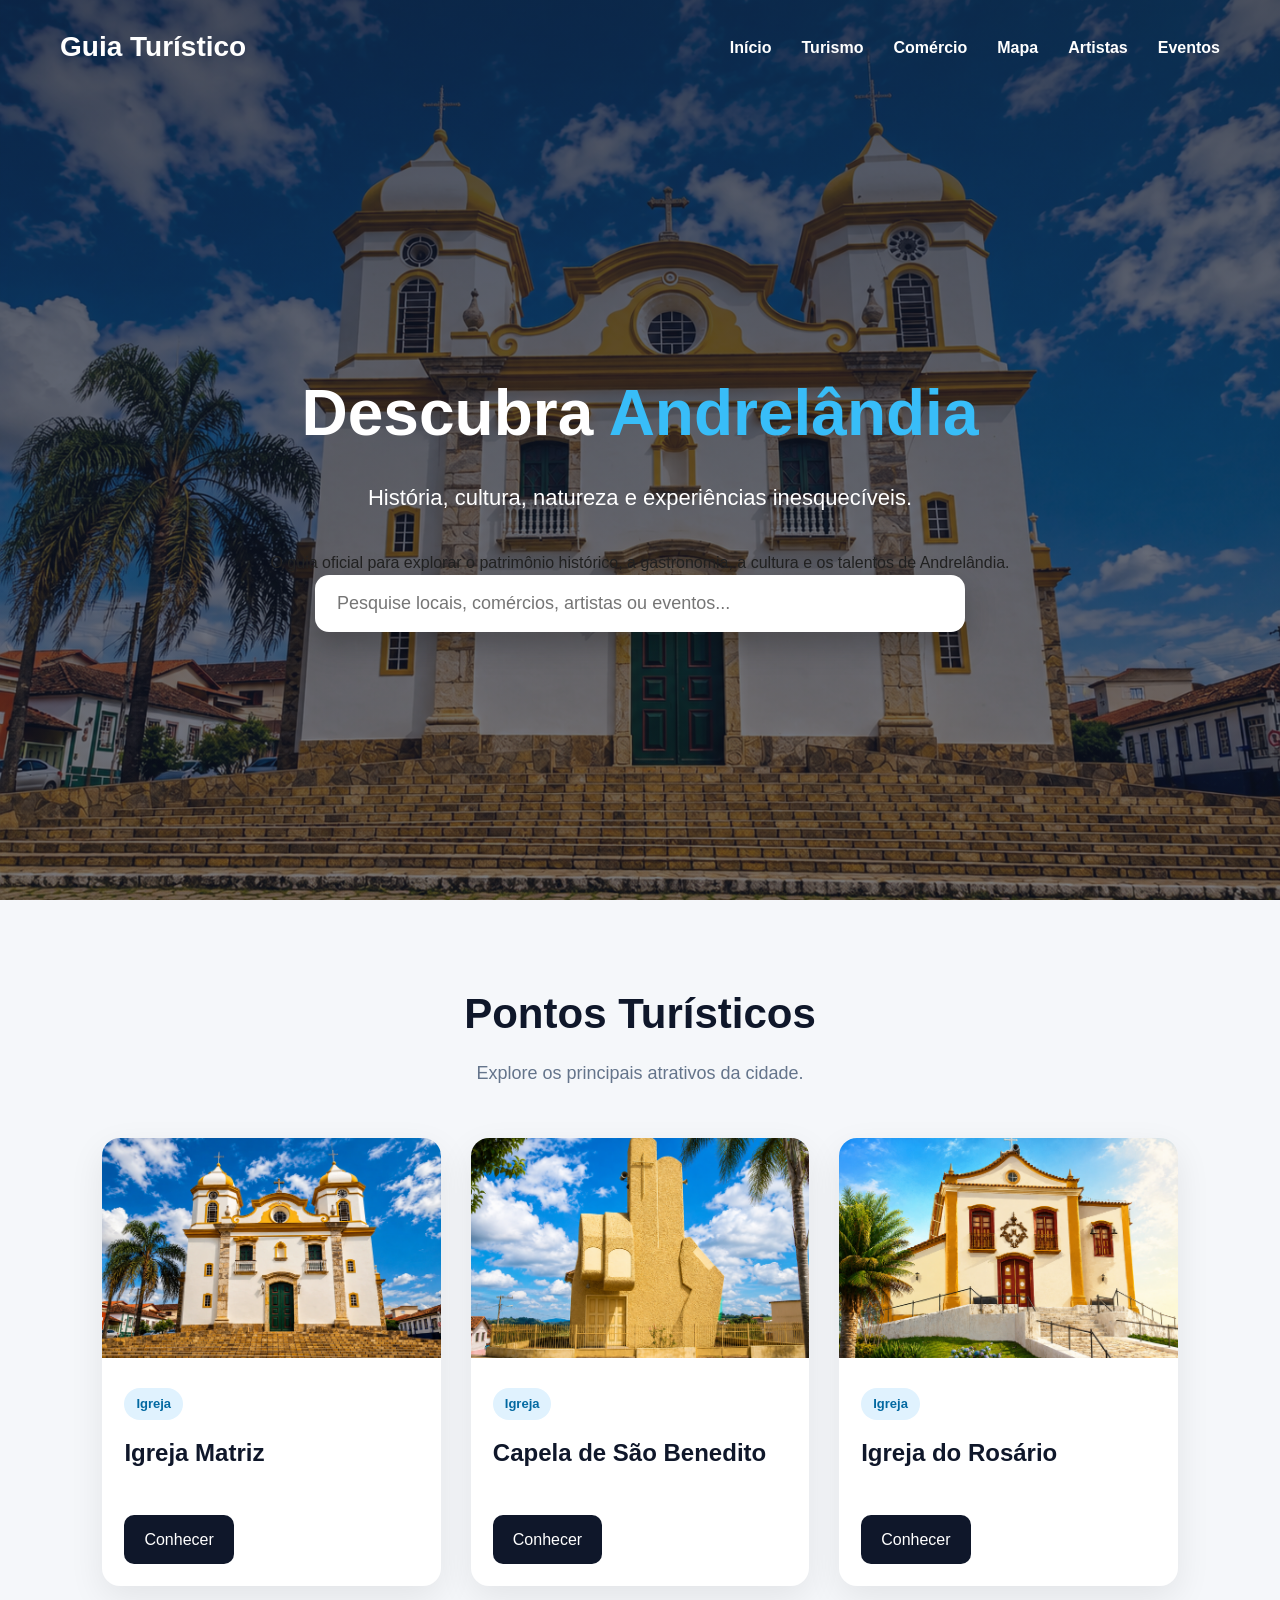
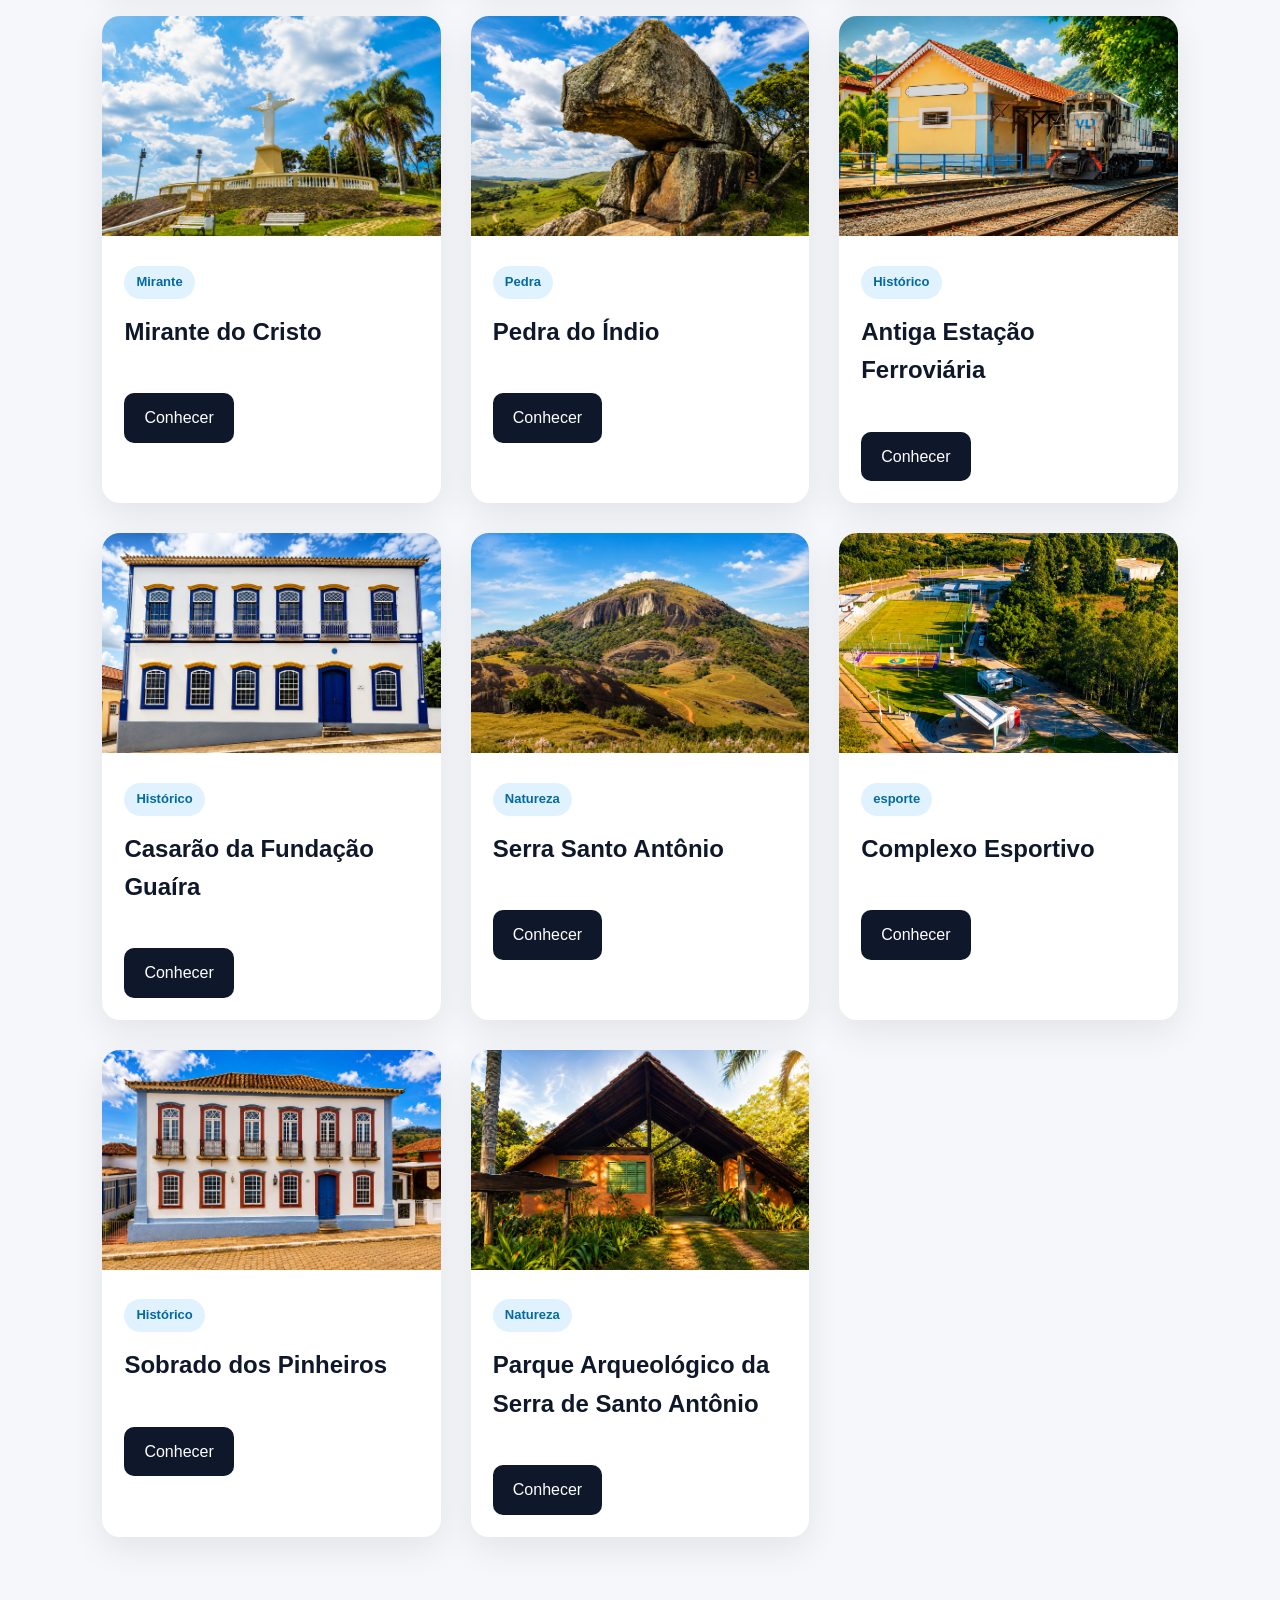
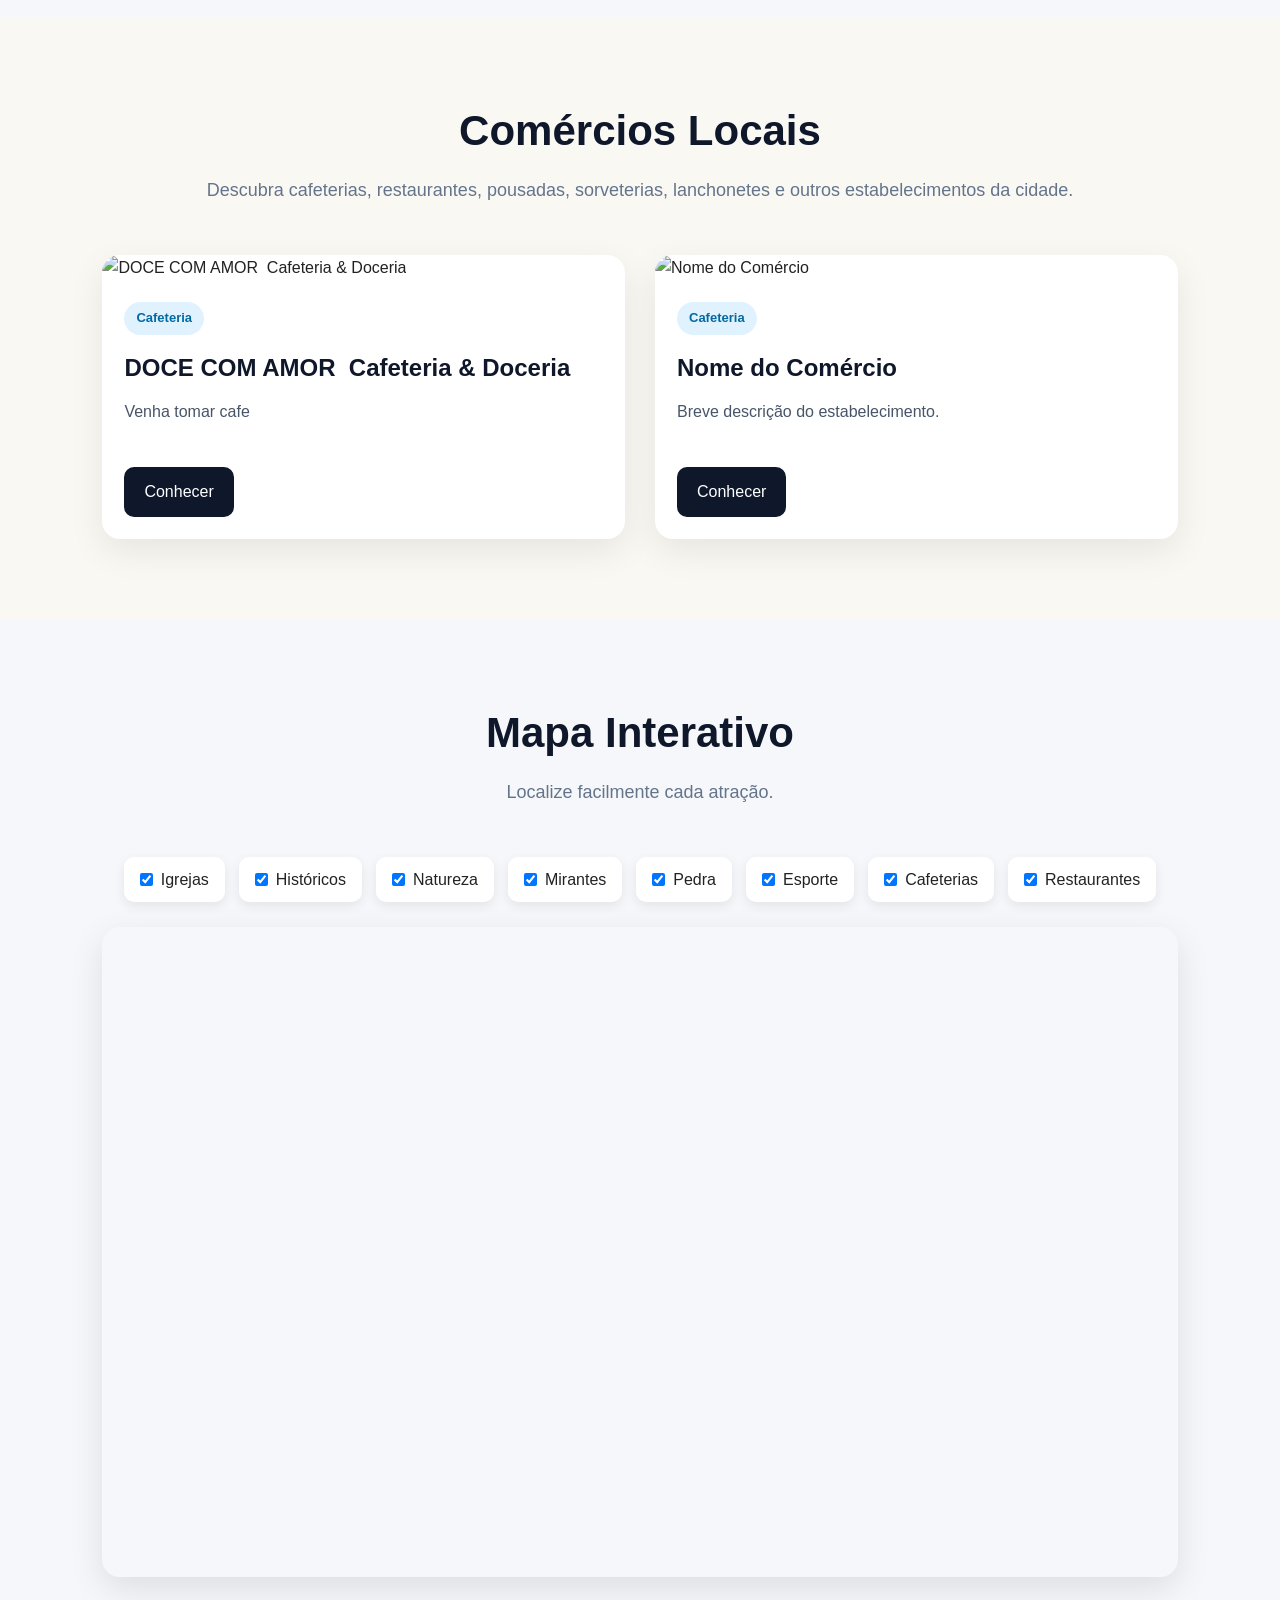
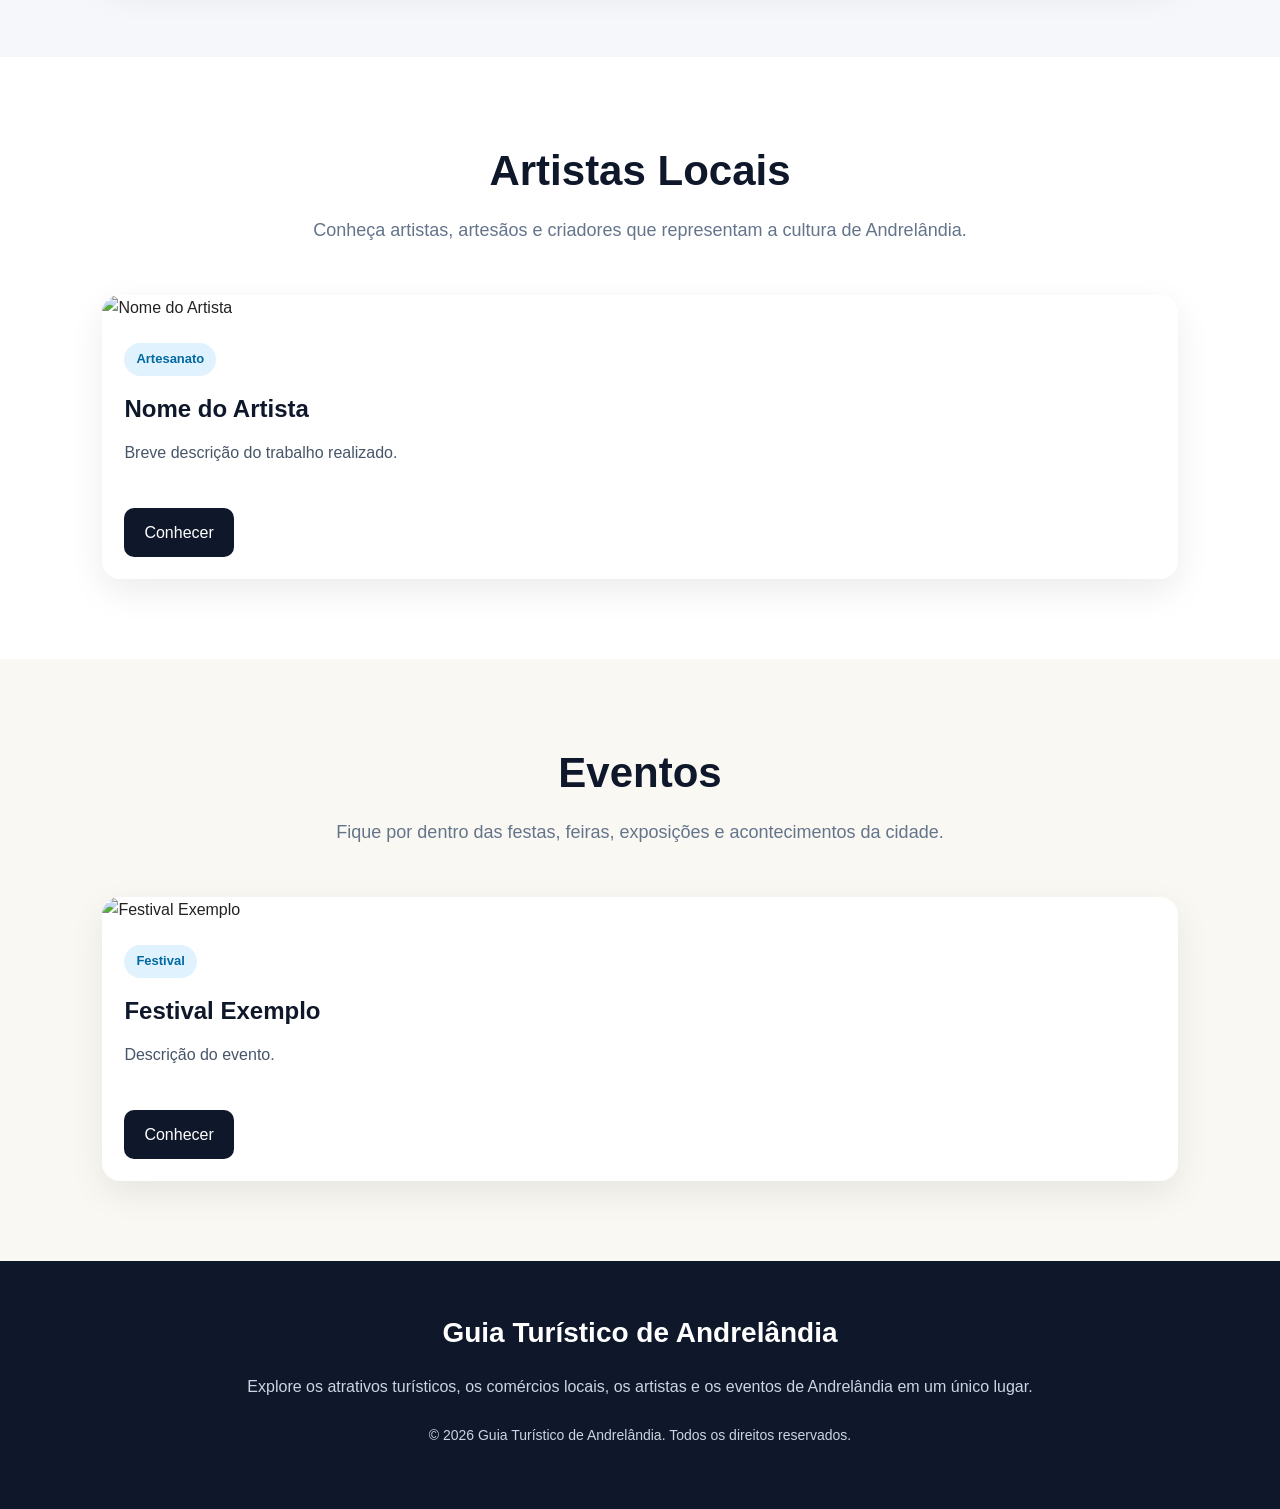
==== commit d0d4f195: "Update index.html" ====
--- a/index.html
+++ b/index.html
@@ -113,7 +113,7 @@
                 <input
                     type="text"
                     id="searchInput"
-                    placeholder="Pesquise locais, comércios, artistas ou eventos..."
+                    placeholder="Pesquise locais, comércios, artistas ou eventos...">
 
             </div>
 
--- a/style.css
+++ b/style.css
@@ -749,3 +749,56 @@
     background:#faf8f3;
 
 }
+/* =====================================================
+FILTROS DO MAPA
+===================================================== */
+
+.map-filters{
+
+    display:flex;
+
+    flex-wrap:wrap;
+
+    justify-content:center;
+
+    gap:14px;
+
+    margin-bottom:25px;
+
+}
+
+.map-filters label{
+
+    display:flex;
+
+    align-items:center;
+
+    gap:8px;
+
+    background:white;
+
+    padding:10px 16px;
+
+    border-radius:10px;
+
+    cursor:pointer;
+
+    box-shadow:0 4px 12px rgba(0,0,0,.08);
+
+    user-select:none;
+
+    transition:.25s;
+
+}
+
+.map-filters label:hover{
+
+    transform:translateY(-2px);
+
+}
+
+.map-filters input{
+
+    cursor:pointer;
+
+}
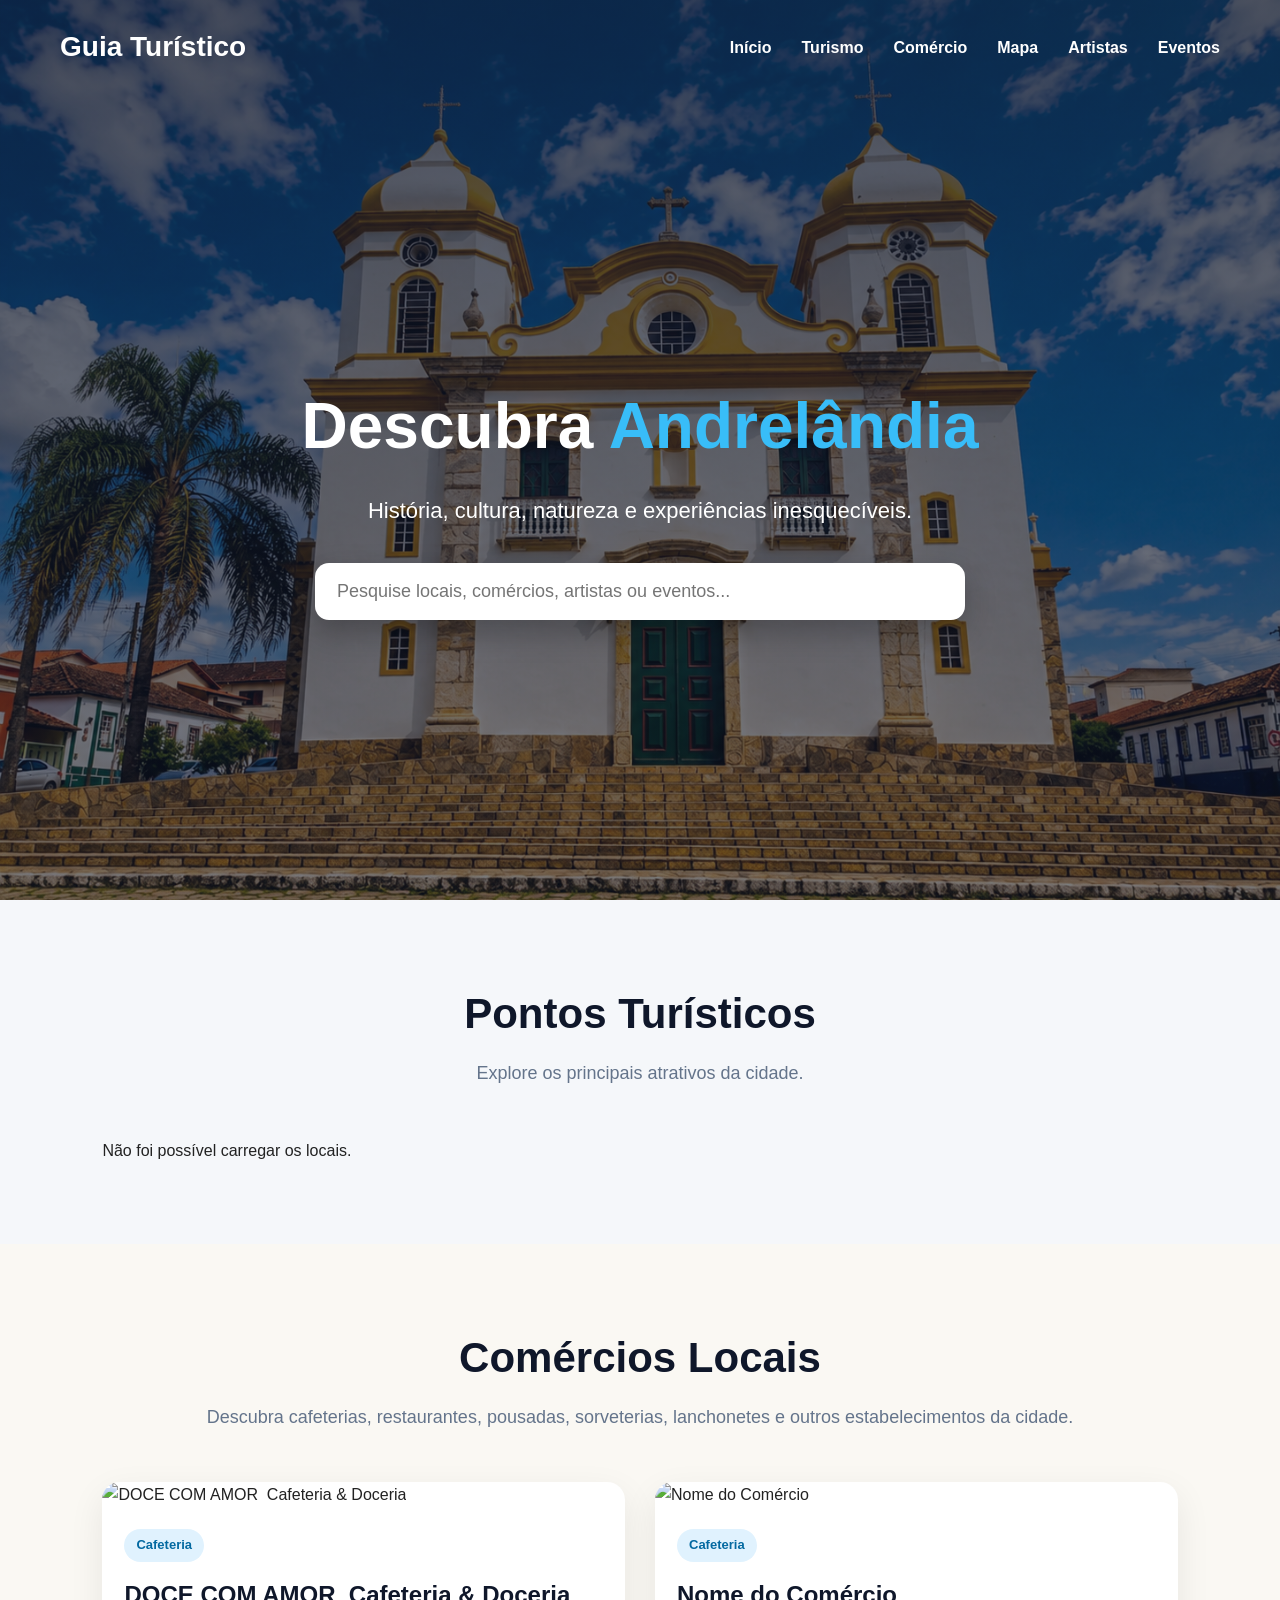
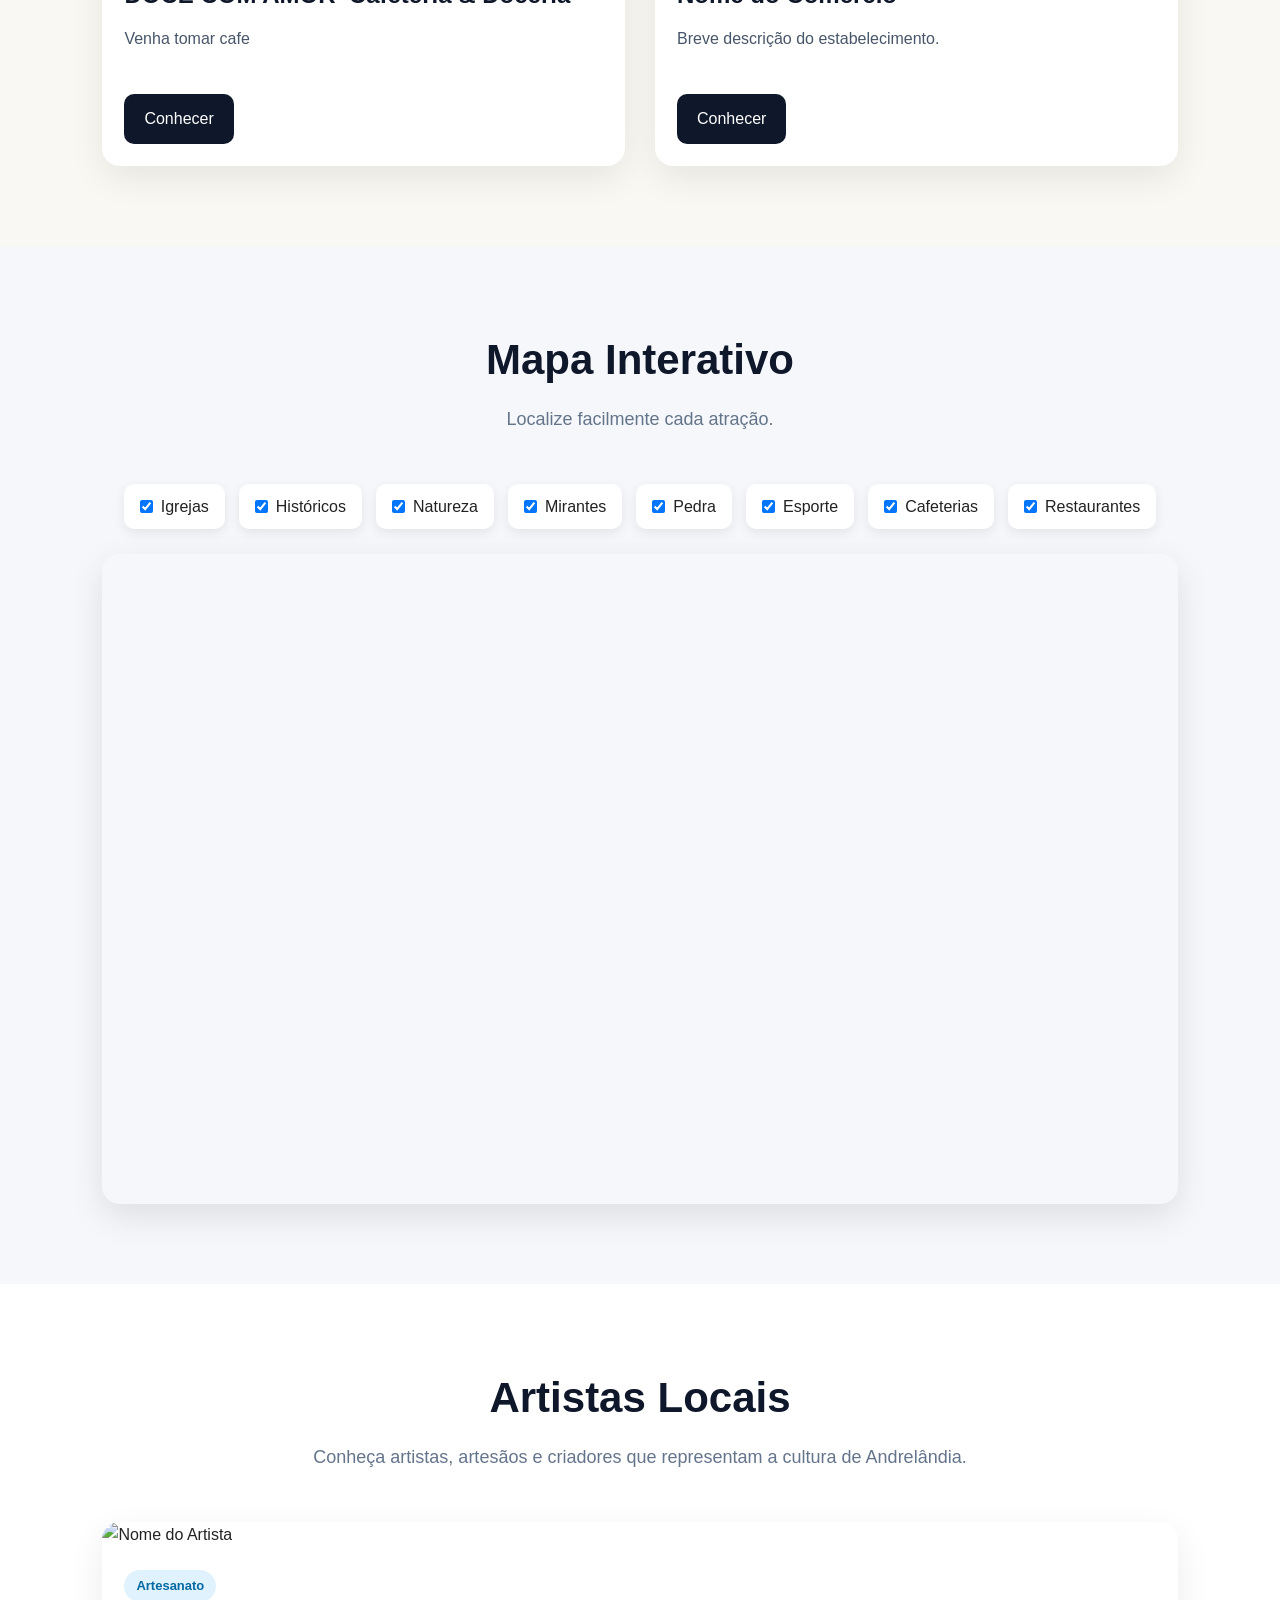
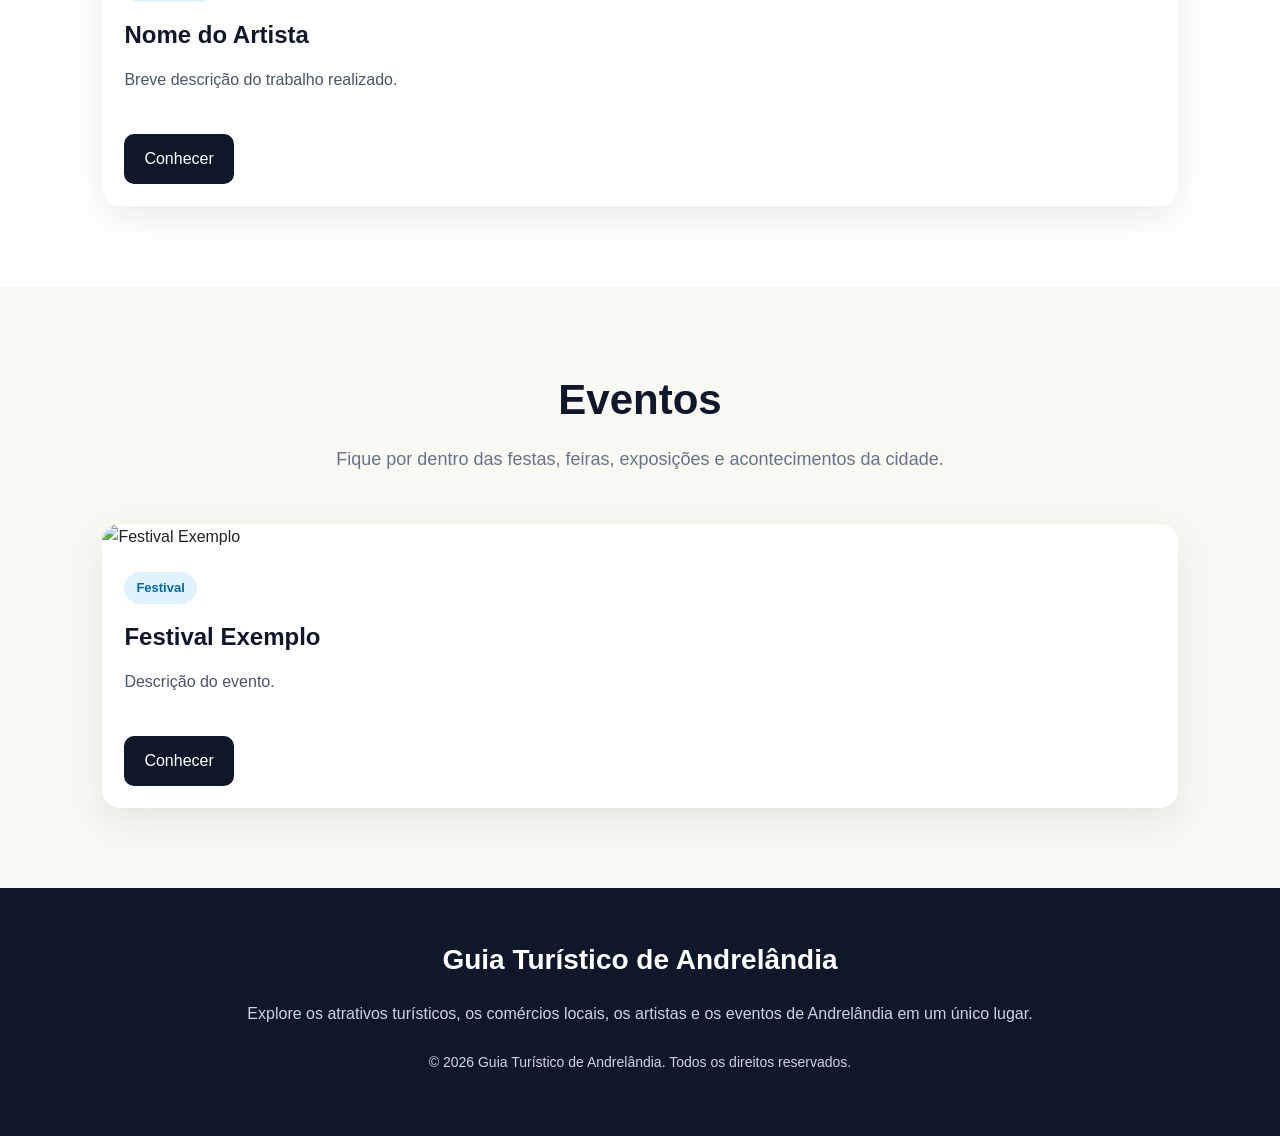
==== commit 8a12034b: "Update index.html" ====
--- a/index.html
+++ b/index.html
@@ -101,12 +101,6 @@
                 inesquecíveis.
 
             </p>
-            <div class="hero-info">
-
-    O guia oficial para explorar o patrimônio histórico,
-    a gastronomia, a cultura e os talentos de Andrelândia.
-                
-            </div>
 
             <div class="search-box">
 
@@ -397,9 +391,6 @@
 </script>
 
 <script src="js/script.js"></script>
-<script src="js/comercios.js"></script>
-<script src="js/artistas.js"></script>
-<script src="js/eventos.js"></script>
 <script src="js/map.js"></script>
 
 
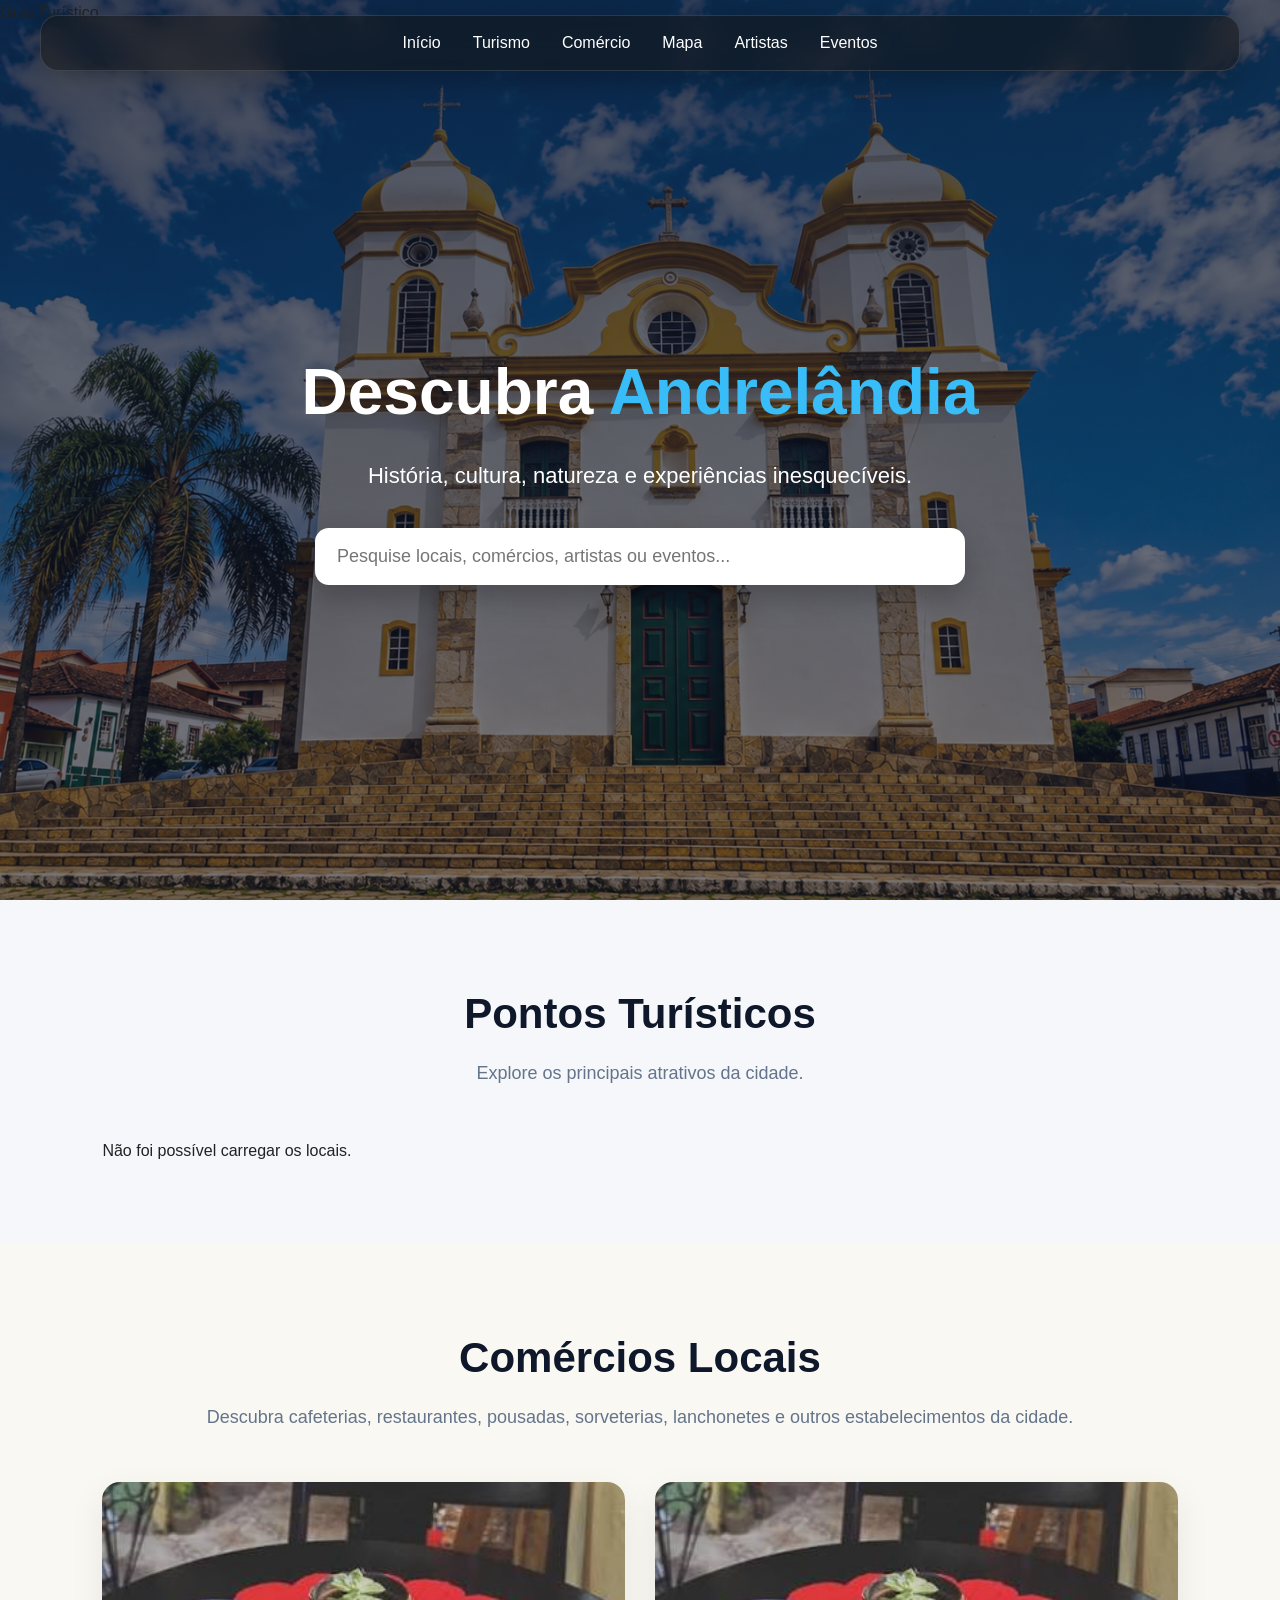
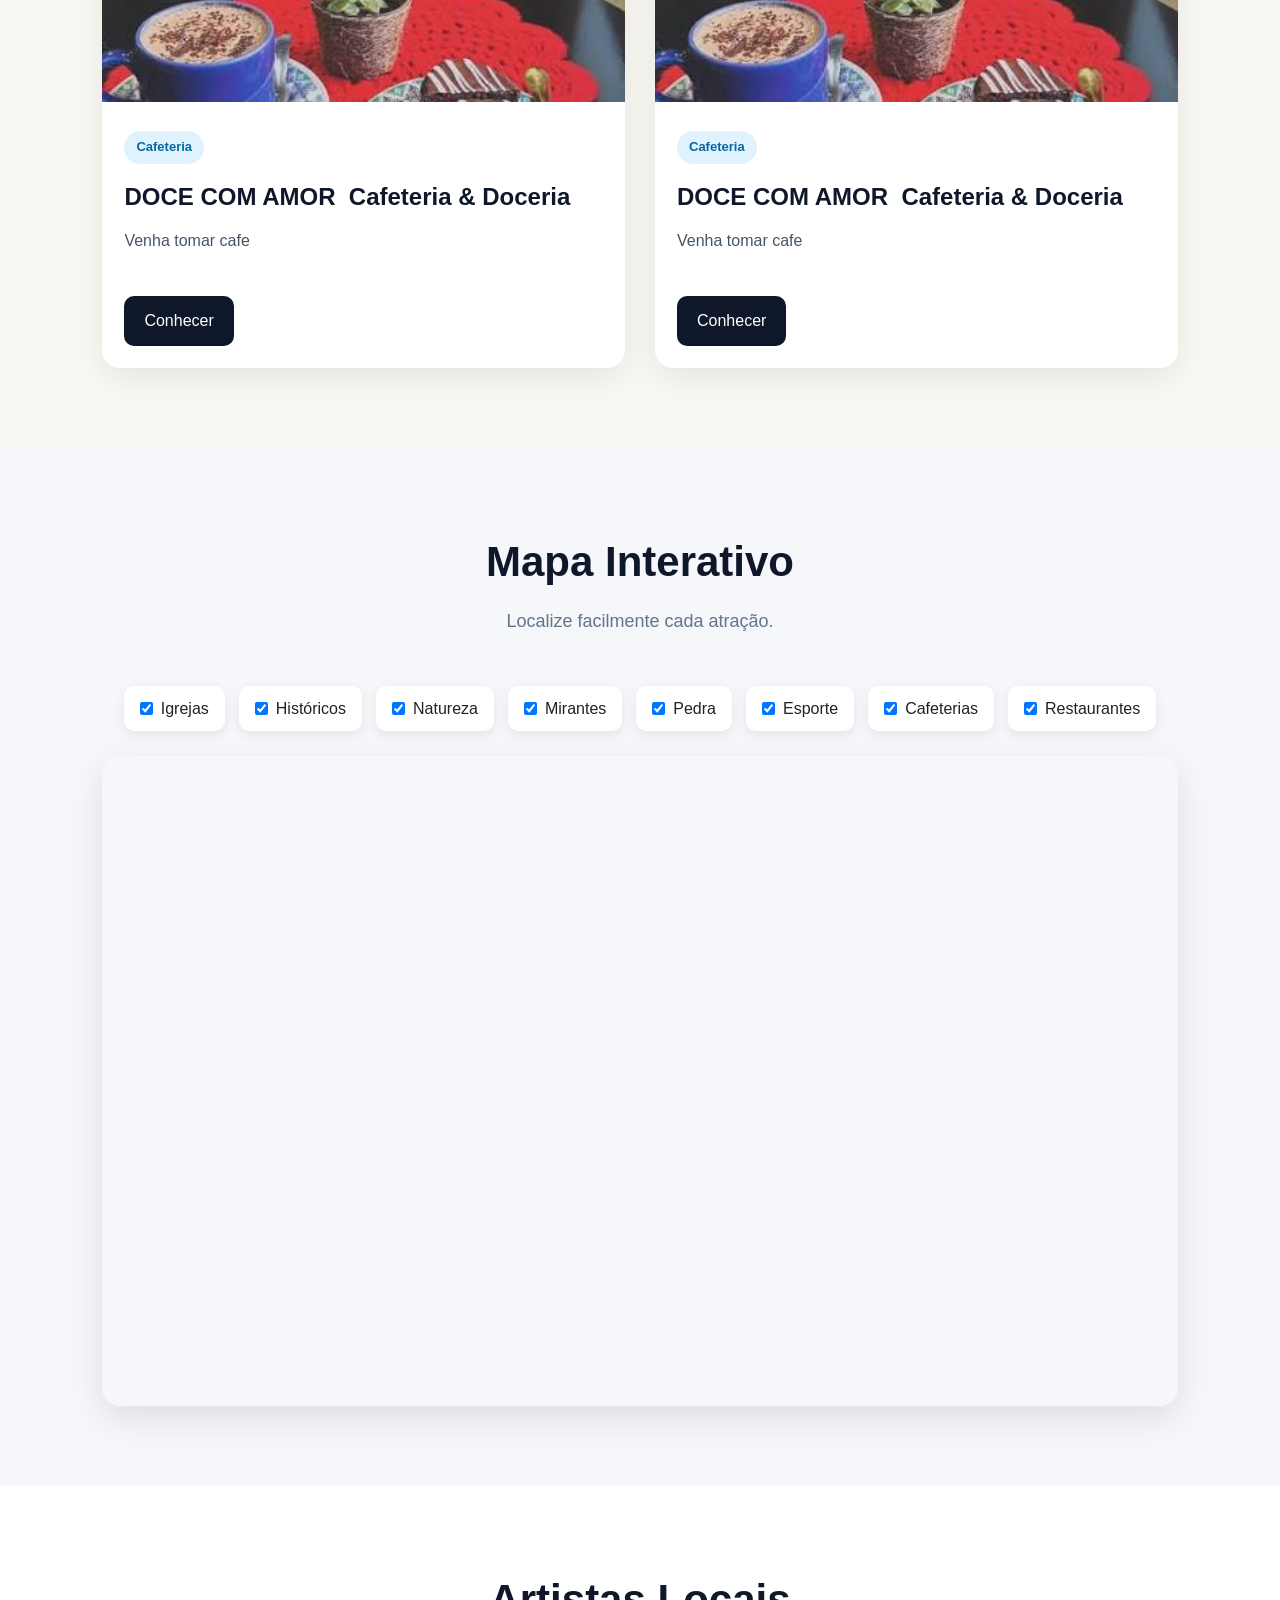
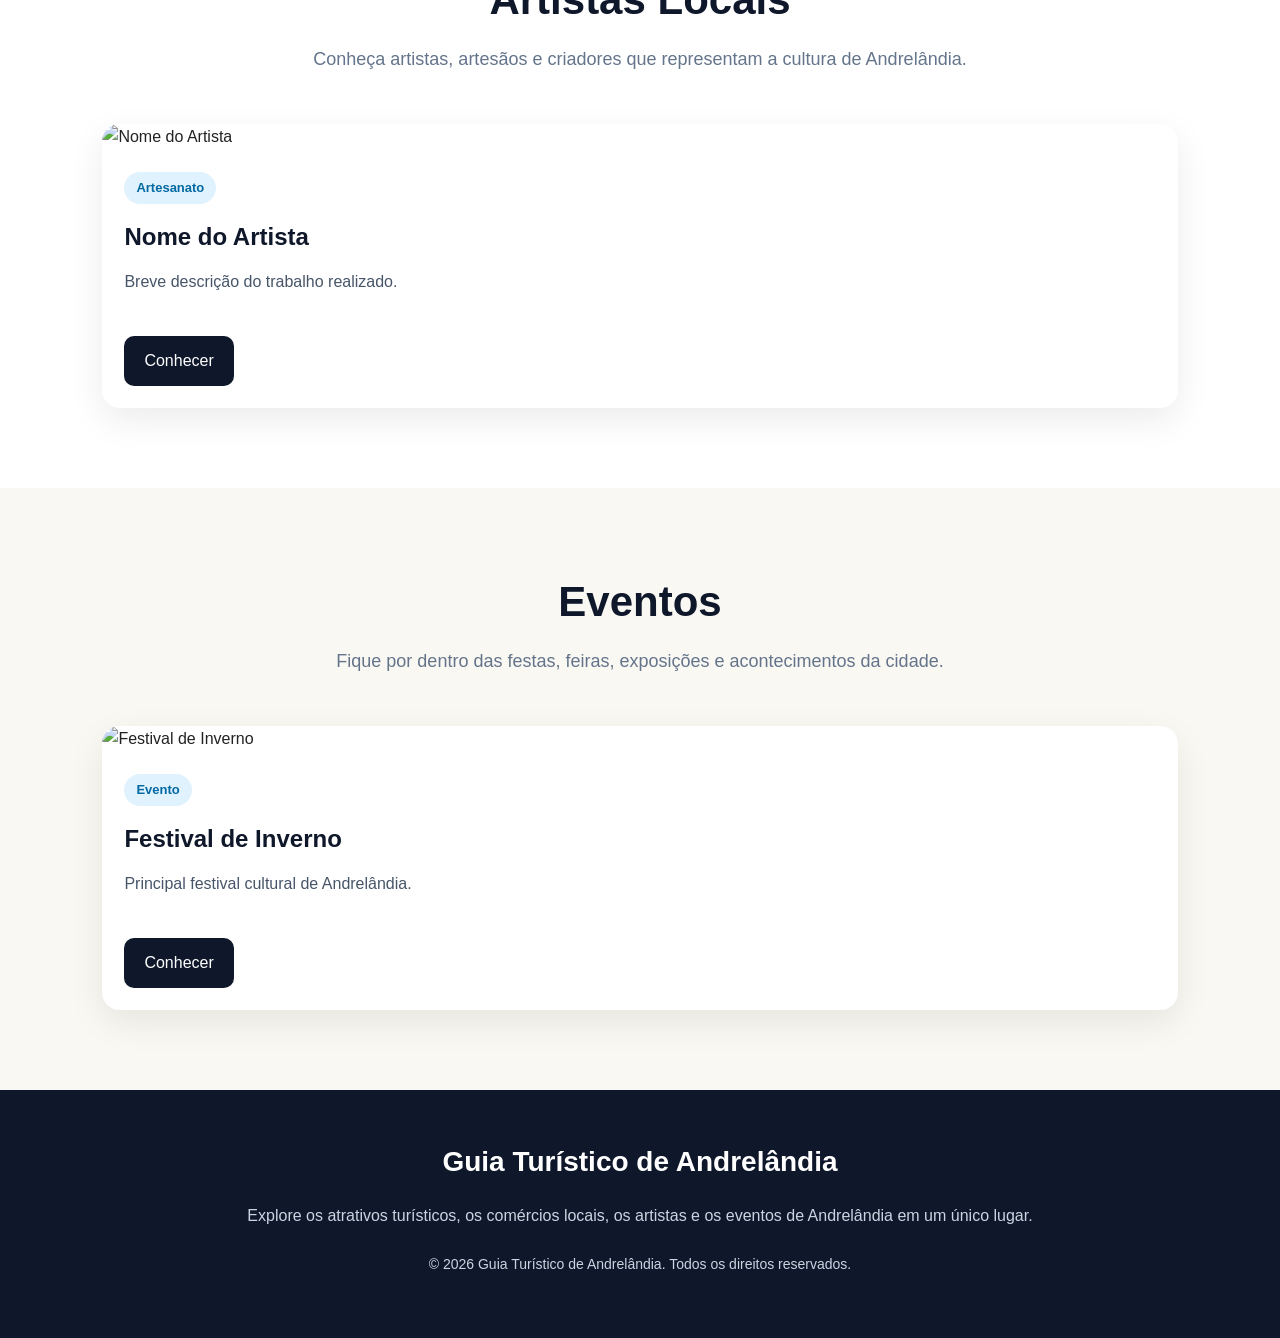
==== commit ceec358f: "Update index.html" ====
--- a/index.html
+++ b/index.html
@@ -56,16 +56,16 @@
 <header id="inicio" class="hero">
 
     <div class="hero-overlay">
-
+        
+        <div class="site-logo">
+            
+            Guia Turístico
+        
+        </div>
+        
         <nav class="navbar">
-
-            <div class="logo">
-
-                Guia Turístico
-
-            </div>
-
-<ul class="menu">
+            
+            <ul class="menu">
 
     <li><a href="#inicio">Início</a></li>
     
--- a/style.css
+++ b/style.css
@@ -71,56 +71,127 @@
 
 }
 
+/*
+=========================================================
+NAVBAR
+=========================================================
+*/
+
 .navbar{
 
-    display:flex;
-
-    justify-content:space-between;
-
-    align-items:center;
-
-    padding:
-
-    25px
-    60px;
-
-}
+    position: fixed;
+
+    top: 15px;
+
+    left: 50%;
+
+    transform: translateX(-50%);
+
+    width: calc(100% - 40px);
+
+    max-width: 1200px;
+
+    display: flex;
+
+    justify-content: space-between;
+
+    align-items: center;
+
+    padding: 14px 28px;
+
+    border-radius: 18px;
+
+    background: rgba(20, 20, 20, 0.55);
+
+    backdrop-filter: blur(12px);
+
+    -webkit-backdrop-filter: blur(12px);
+
+    border: 1px solid rgba(255,255,255,.12);
+
+    box-shadow: 0 10px 30px rgba(0,0,0,.25);
+
+    transition:
+        transform .35s ease,
+        background .35s ease;
+
+    z-index: 9999;
+
+}
+
+/*
+=========================================================
+ESCONDER NAVBAR
+=========================================================
+*/
+
+.navbar.oculta{
+
+    transform: translate(-50%, -140%);
+
+}
+
+/*
+=========================================================
+LOGO
+=========================================================
+*/
 
 .logo{
 
-    color:white;
-
-    font-size:28px;
-
-    font-weight:bold;
-
-}
+    font-size: 1.2rem;
+
+    font-weight: 700;
+
+    color: #fff;
+
+    white-space: nowrap;
+
+}
+
+/*
+=========================================================
+MENU
+=========================================================
+*/
 
 .menu{
 
-    display:flex;
-
-    list-style:none;
-
-    gap:30px;
-
-}
+    display: flex;
+
+    justify-content: center;
+
+    align-items: center;
+
+    gap: 32px;
+
+    list-style: none;
+
+    margin: 0;
+
+    padding: 0;
+
+    flex: 1;
+
+}
+
+/*
+=========================================================
+LINKS
+=========================================================
+*/
 
 .menu a{
 
-    color:white;
-
-    text-decoration:none;
-
-    font-weight:600;
-
-    transition:.25s;
-
+    color: #fff;
+    text-decoration: none;
+    font-weight: 500;
+    transition: .25s;
 }
 
 .menu a:hover{
 
-    color:#38bdf8;
+    opacity: .75;
 
 }
 
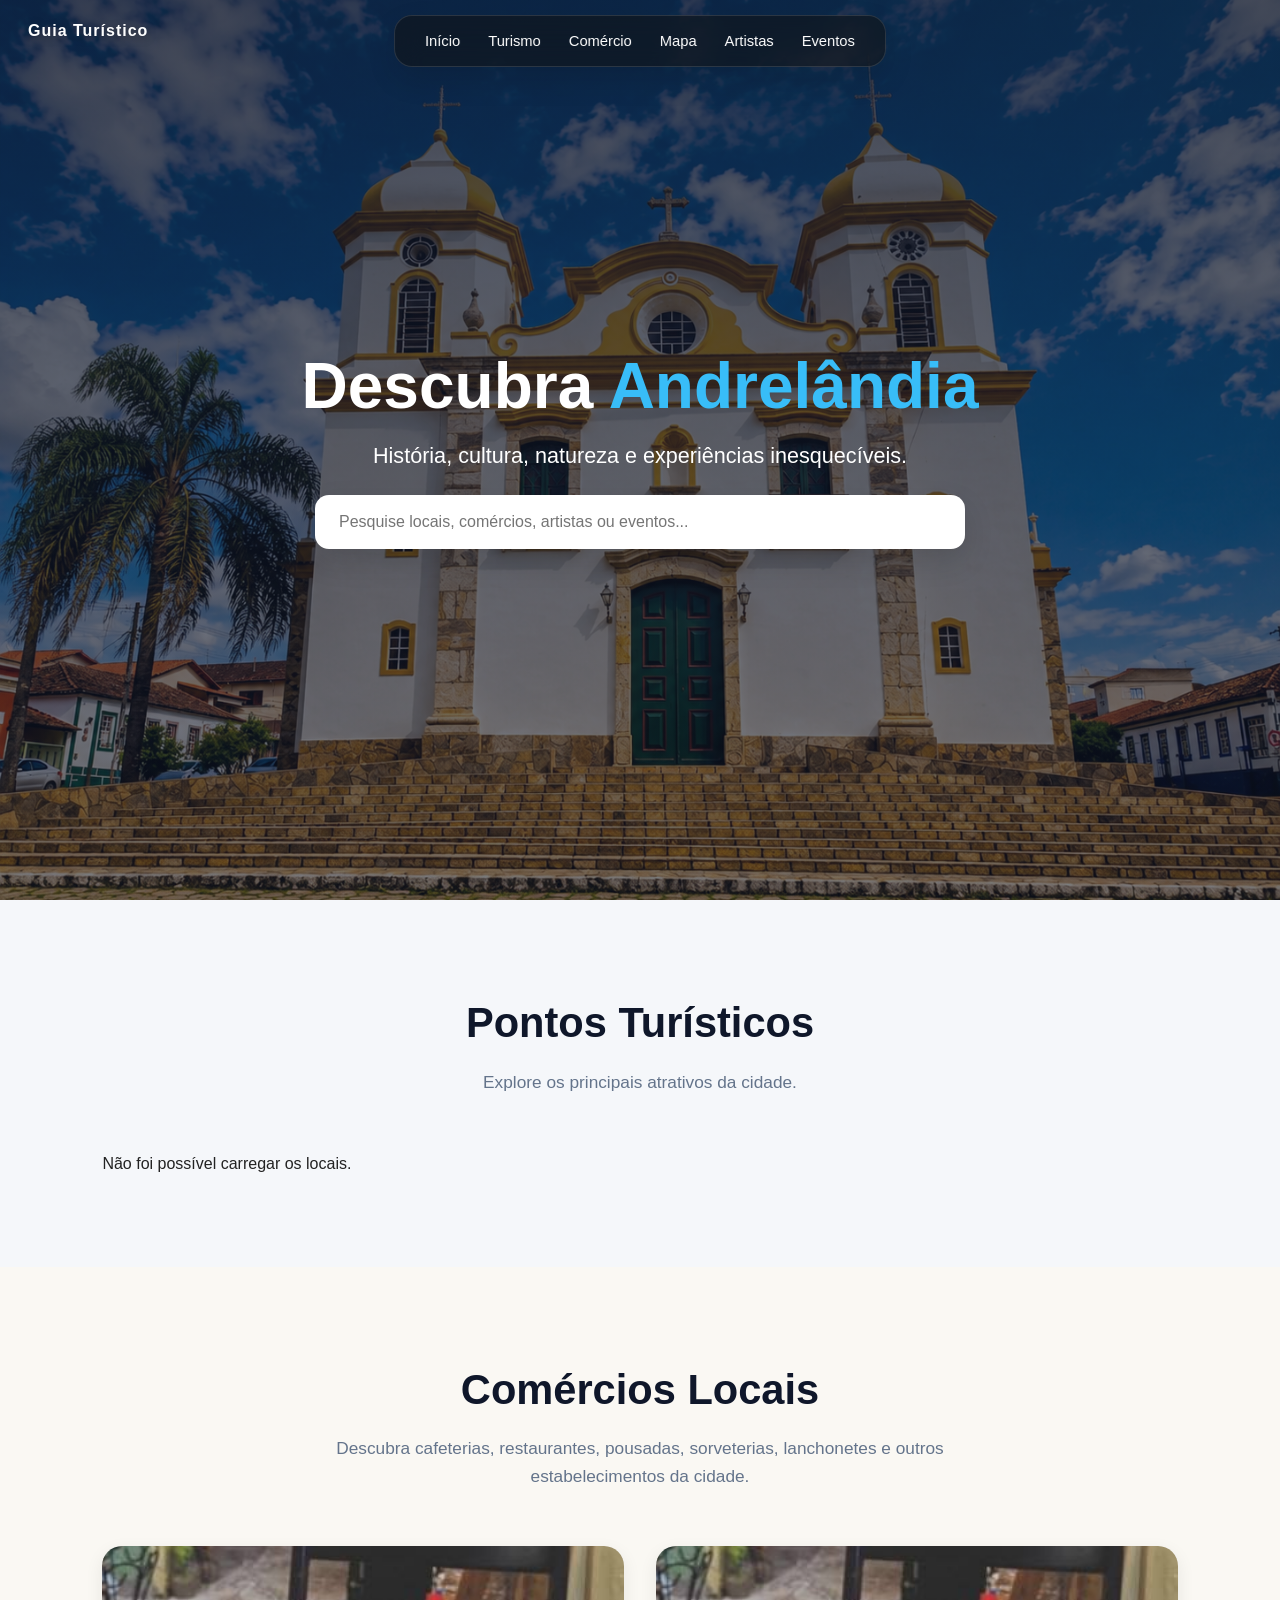
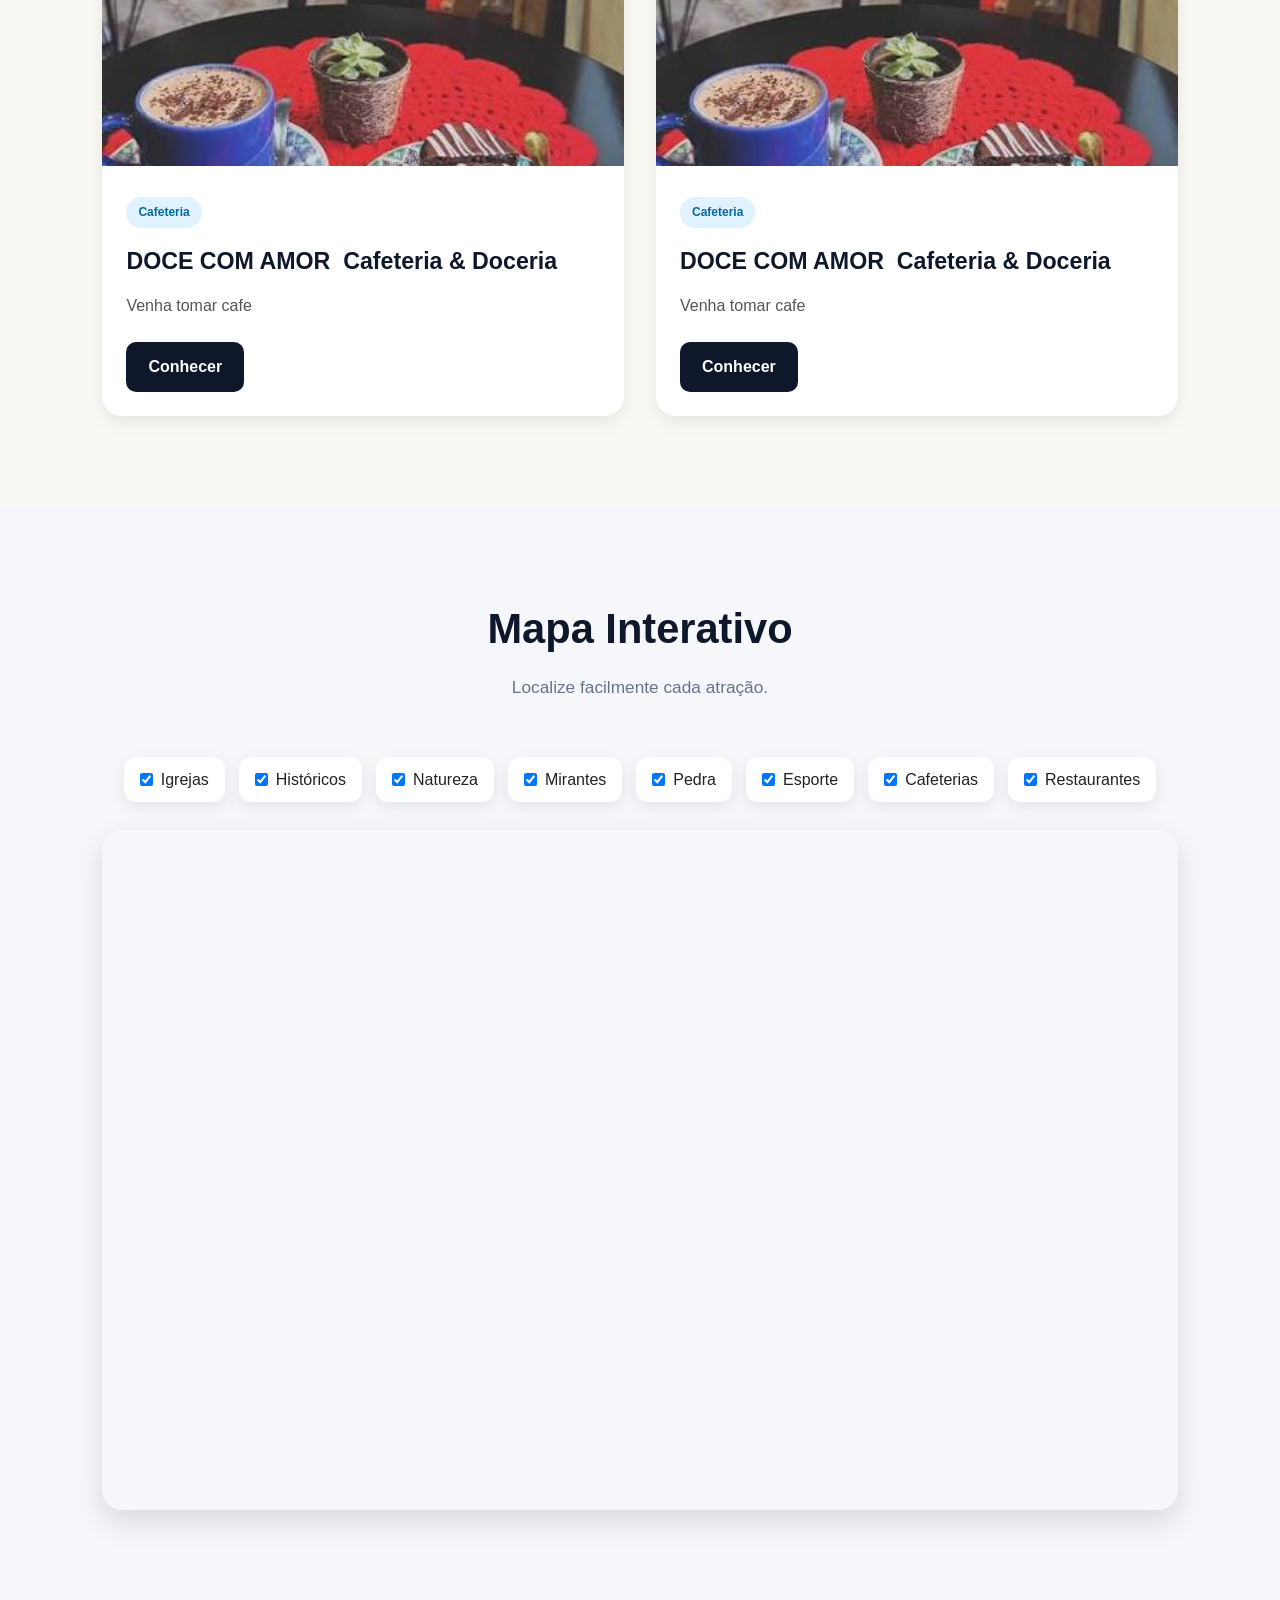
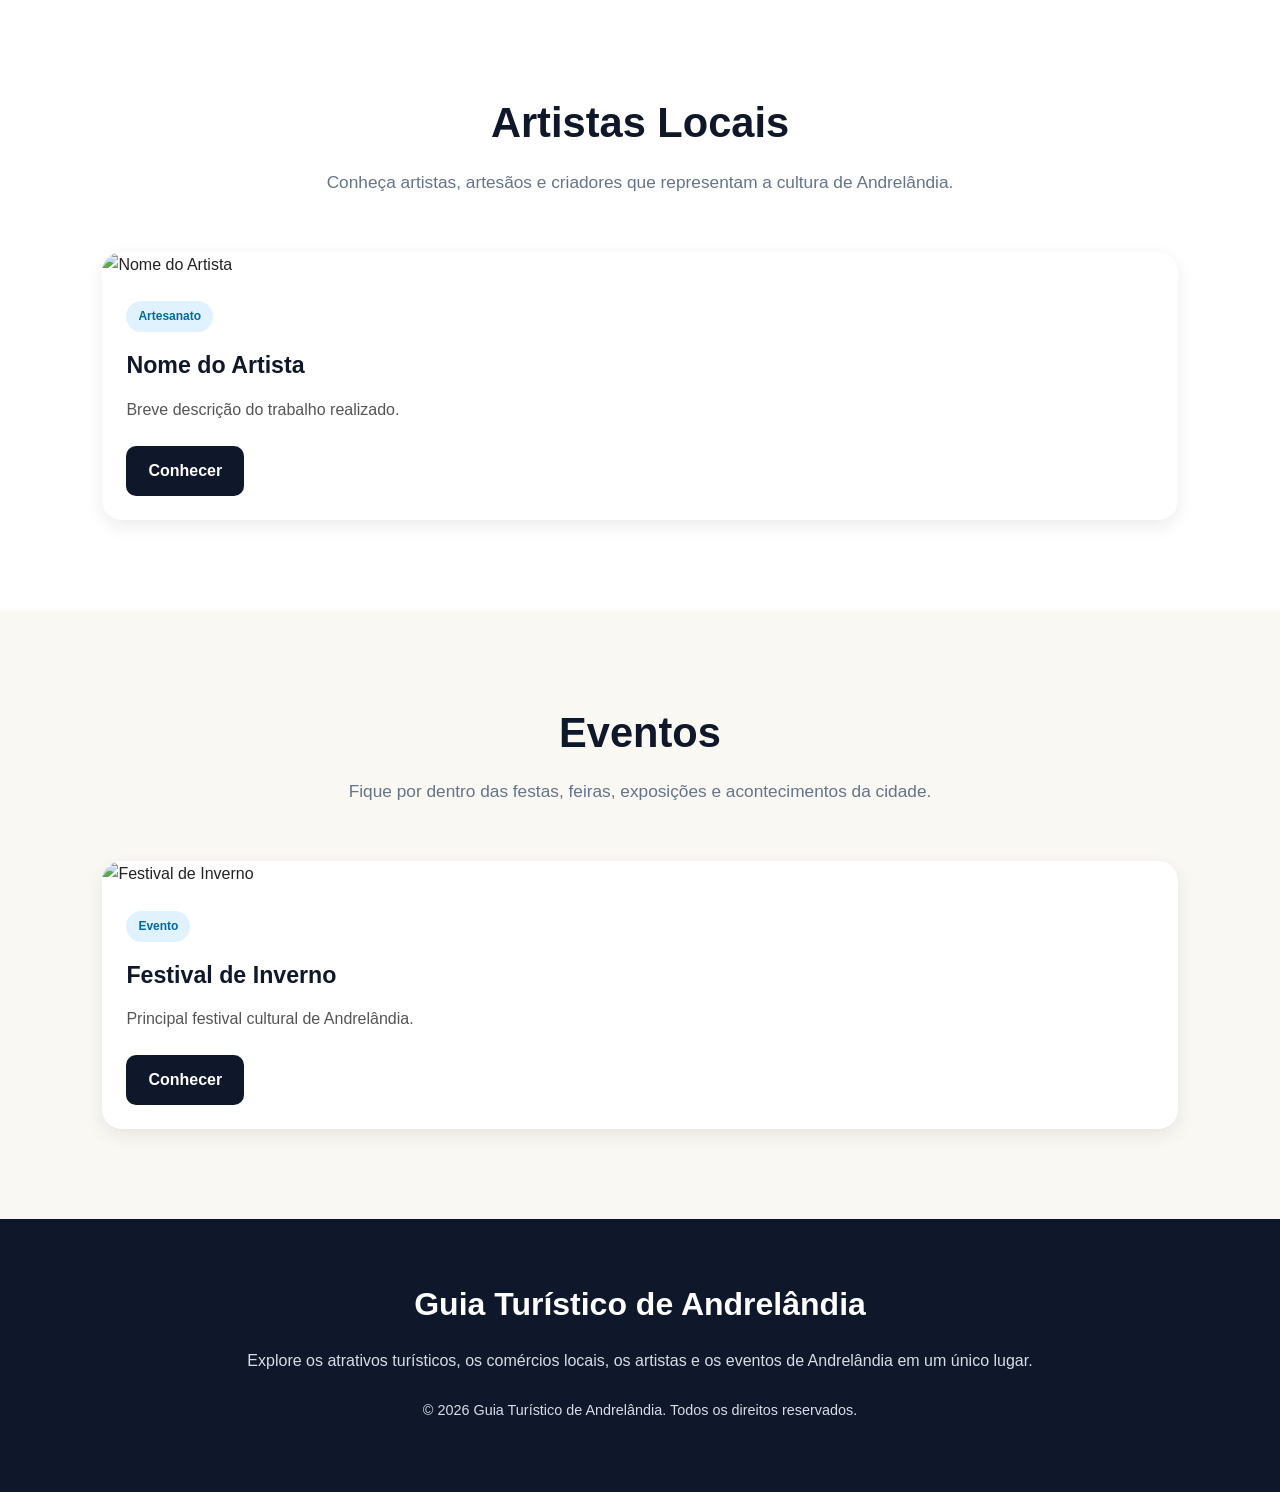
==== commit cdf45cf9: "Update index.html" ====
--- a/index.html
+++ b/index.html
@@ -56,32 +56,37 @@
 <header id="inicio" class="hero">
 
     <div class="hero-overlay">
-        
         <div class="site-logo">
-            
-            Guia Turístico
-        
-        </div>
-        
-        <nav class="navbar">
-            
-            <ul class="menu">
-
-    <li><a href="#inicio">Início</a></li>
-    
-    <li><a href="#locais">Turismo</a></li>
-
-    <li><a href="#comercios">Comércio</a></li>
-
-    <li><a href="#mapa">Mapa</a></li>
-
-    <li><a href="#artistas">Artistas</a></li>
-
-    <li><a href="#eventos">Eventos</a></li>
-
-</ul>
-
-        </nav>
+    Guia Turístico
+</div>
+
+<nav class="navbar">
+
+    <button
+        class="menu-toggle"
+        id="menuToggle">
+
+        ☰
+
+    </button>
+
+    <ul class="menu" id="menu">
+
+        <li><a href="#inicio">Início</a></li>
+
+        <li><a href="#locais">Turismo</a></li>
+
+        <li><a href="#comercios">Comércio</a></li>
+
+        <li><a href="#mapa">Mapa</a></li>
+
+        <li><a href="#artistas">Artistas</a></li>
+
+        <li><a href="#eventos">Eventos</a></li>
+
+    </ul>
+
+</nav>
 
         <div class="hero-content">
 
--- a/style.css
+++ b/style.css
@@ -1,15 +1,32 @@
 /* =====================================================
-   RESET
-===================================================== */
+   RESET E VARIÁVEIS
+===================================================== */
+
 :root{
 
     --cor-principal:#0f172a;
-
-}
+    --cor-secundaria:#38bdf8;
+    --cor-texto:#222;
+    --cor-texto-claro:#64748b;
+    --cor-fundo:#f5f7fa;
+    --cor-branco:#ffffff;
+
+    --sombra-pequena:0 6px 18px rgba(0,0,0,.08);
+    --sombra-media:0 12px 30px rgba(0,0,0,.12);
+    --sombra-grande:0 18px 45px rgba(0,0,0,.18);
+
+    --borda:18px;
+
+    --transicao:.30s ease;
+
+}
+
 *{
+
     margin:0;
     padding:0;
     box-sizing:border-box;
+
 }
 
 html{
@@ -25,12 +42,14 @@
     Arial,
     sans-serif;
 
-    background:#f5f7fa;
-
-    color:#222;
+    background:var(--cor-fundo);
+
+    color:var(--cor-texto);
 
     line-height:1.6;
 
+    overflow-x:hidden;
+
 }
 
 /* =====================================================
@@ -45,13 +64,7 @@
 
     height:100vh;
 
-    background-image:url("img/hero.png");
-
-    background-size:cover;
-
-    background-position:center;
-
-    background-repeat:no-repeat;
+    background:url("img/hero.png") center/cover no-repeat;
 
 }
 
@@ -61,9 +74,14 @@
     height:100%;
 
     background:
+
     linear-gradient(
-    rgba(15,23,42,.75),
-    rgba(15,23,42,.55));
+
+        rgba(15,23,42,.78),
+
+        rgba(15,23,42,.55)
+
+    );
 
     display:flex;
 
@@ -71,129 +89,208 @@
 
 }
 
-/*
-=========================================================
-NAVBAR
-=========================================================
-*/
+/* =====================================================
+   LOGO
+===================================================== */
+
+.site-logo{
+
+    position:fixed;
+
+    top:18px;
+
+    left:28px;
+
+    z-index:10001;
+
+    color:#fff;
+
+    font-size:1rem;
+
+    font-weight:700;
+
+    letter-spacing:1px;
+
+    text-shadow:0 2px 10px rgba(0,0,0,.35);
+
+    user-select:none;
+
+}
+
+/* =====================================================
+   NAVBAR
+===================================================== */
 
 .navbar{
 
-    position: fixed;
-
-    top: 15px;
-
-    left: 50%;
-
-    transform: translateX(-50%);
-
-    width: calc(100% - 40px);
-
-    max-width: 1200px;
-
-    display: flex;
-
-    justify-content: space-between;
-
-    align-items: center;
-
-    padding: 14px 28px;
-
-    border-radius: 18px;
-
-    background: rgba(20, 20, 20, 0.55);
-
-    backdrop-filter: blur(12px);
-
-    -webkit-backdrop-filter: blur(12px);
-
-    border: 1px solid rgba(255,255,255,.12);
-
-    box-shadow: 0 10px 30px rgba(0,0,0,.25);
+    position:fixed;
+
+    top:15px;
+
+    left:50%;
+
+    transform:translateX(-50%);
+
+    display:flex;
+
+    justify-content:center;
+
+    align-items:center;
+
+    padding:12px 28px;
+
+    background:rgba(18,18,18,.55);
+
+    backdrop-filter:blur(14px);
+
+    -webkit-backdrop-filter:blur(14px);
+
+    border:1px solid rgba(255,255,255,.12);
+
+    border-radius:18px;
+
+    box-shadow:var(--sombra-media);
 
     transition:
+
         transform .35s ease,
-        background .35s ease;
-
-    z-index: 9999;
-
-}
-
-/*
-=========================================================
-ESCONDER NAVBAR
-=========================================================
-*/
+
+        background .30s ease,
+
+        box-shadow .30s ease;
+
+    z-index:10000;
+
+}
+
+.navbar:hover{
+
+    background:rgba(18,18,18,.65);
+
+}
 
 .navbar.oculta{
 
-    transform: translate(-50%, -140%);
-
-}
-
-/*
-=========================================================
-LOGO
-=========================================================
-*/
-
-.logo{
-
-    font-size: 1.2rem;
-
-    font-weight: 700;
-
-    color: #fff;
-
-    white-space: nowrap;
-
-}
-
-/*
-=========================================================
-MENU
-=========================================================
-*/
+    transform:translate(-50%,-140%);
+
+}
+
+/* =====================================================
+   MENU
+===================================================== */
 
 .menu{
 
-    display: flex;
-
-    justify-content: center;
-
-    align-items: center;
-
-    gap: 32px;
-
-    list-style: none;
-
-    margin: 0;
-
-    padding: 0;
-
-    flex: 1;
-
-}
-
-/*
-=========================================================
-LINKS
-=========================================================
-*/
+    display:flex;
+
+    align-items:center;
+
+    justify-content:center;
+
+    gap:24px;
+
+    list-style:none;
+
+}
+
+.menu li{
+
+    list-style:none;
+
+}
 
 .menu a{
 
-    color: #fff;
-    text-decoration: none;
-    font-weight: 500;
-    transition: .25s;
+    color:#fff;
+
+    text-decoration:none;
+
+    font-size:.92rem;
+
+    font-weight:500;
+
+    white-space:nowrap;
+
+    padding:6px 2px;
+
+    position:relative;
+
+    transition:var(--transicao);
+
+}
+
+.menu a::after{
+
+    content:"";
+
+    position:absolute;
+
+    left:0;
+
+    bottom:-3px;
+
+    width:0;
+
+    height:2px;
+
+    background:var(--cor-secundaria);
+
+    transition:var(--transicao);
+
 }
 
 .menu a:hover{
 
-    opacity: .75;
-
-}
+    color:var(--cor-secundaria);
+
+}
+
+.menu a:hover::after{
+
+    width:100%;
+
+}
+
+/* =====================================================
+   BOTÃO HAMBÚRGUER
+===================================================== */
+
+.menu-toggle{
+
+    display:none;
+
+    width:42px;
+
+    height:42px;
+
+    border:none;
+
+    background:none;
+
+    cursor:pointer;
+
+}
+
+.menu-toggle span{
+
+    display:block;
+
+    width:28px;
+
+    height:3px;
+
+    margin:5px auto;
+
+    border-radius:10px;
+
+    background:#fff;
+
+    transition:.30s;
+
+}
+/* =====================================================
+   HERO CONTENT
+===================================================== */
 
 .hero-content{
 
@@ -209,373 +306,494 @@
 
     text-align:center;
 
-    padding:25px;
+    padding:30px;
 
 }
 
 .hero-content h1{
 
-    color:white;
-
-    font-size:64px;
+    color:#fff;
+
+    font-size:4rem;
+
+    font-weight:700;
+
+    margin-bottom:18px;
+
+    line-height:1.1;
+
+}
+
+.hero-content h1 span{
+
+    color:var(--cor-secundaria);
+
+}
+
+.hero-content p{
+
+    color:#fff;
+
+    max-width:720px;
+
+    font-size:1.35rem;
+
+    margin-bottom:22px;
+
+}
+
+.hero-info{
+
+    max-width:700px;
+
+    color:rgba(255,255,255,.85);
+
+    margin-bottom:35px;
+
+    font-size:1rem;
+
+}
+
+/* =====================================================
+   PESQUISA
+===================================================== */
+
+.search-box{
+
+    width:100%;
+
+    max-width:650px;
+
+}
+
+.search-box input{
+
+    width:100%;
+
+    padding:18px 24px;
+
+    border:none;
+
+    border-radius:14px;
+
+    font-size:1rem;
+
+    outline:none;
+
+    background:#fff;
+
+    box-shadow:var(--sombra-media);
+
+    transition:var(--transicao);
+
+}
+
+.search-box input:focus{
+
+    transform:translateY(-2px);
+
+    box-shadow:0 16px 40px rgba(56,189,248,.30);
+
+}
+
+/* =====================================================
+   SEÇÕES
+===================================================== */
+
+.section{
+
+    padding:90px 8%;
+
+}
+
+.section-title{
+
+    text-align:center;
+
+    margin-bottom:55px;
+
+}
+
+.section-title h2{
+
+    font-size:2.6rem;
+
+    color:var(--cor-principal);
+
+    margin-bottom:12px;
+
+}
+
+.section-title p{
+
+    font-size:1.08rem;
+
+    color:var(--cor-texto-claro);
+
+    max-width:650px;
+
+    margin:auto;
+
+}
+
+/* =====================================================
+   GRID
+===================================================== */
+
+.cards-grid{
+
+    display:grid;
+
+    grid-template-columns:
+
+    repeat(auto-fit,minmax(320px,1fr));
+
+    gap:32px;
+
+}
+
+/* =====================================================
+   CARDS
+===================================================== */
+
+.card{
+
+    background:#fff;
+
+    border-radius:20px;
+
+    overflow:hidden;
+
+    box-shadow:var(--sombra-pequena);
+
+    transition:var(--transicao);
+
+}
+
+.card:hover{
+
+    transform:translateY(-8px);
+
+    box-shadow:var(--sombra-grande);
+
+}
+
+.card img{
+
+    width:100%;
+
+    height:220px;
+
+    object-fit:cover;
+
+}
+
+.card-content{
+
+    padding:24px;
+
+}
+
+.card-category{
+
+    display:inline-block;
+
+    padding:6px 12px;
+
+    border-radius:999px;
+
+    background:#e0f2fe;
+
+    color:#0369a1;
+
+    font-size:.75rem;
+
+    font-weight:700;
 
     margin-bottom:15px;
 
 }
 
-.hero-content span{
-
-    color:#38bdf8;
-
-}
-
-.hero-content p{
-
-    color:white;
-
-    max-width:650px;
-
-    font-size:22px;
-
-    margin-bottom:35px;
-
-}
-
-/* =====================================================
-   PESQUISA
-===================================================== */
-
-.search-box{
+.card h3{
+
+    font-size:1.45rem;
+
+    color:var(--cor-principal);
+
+    margin-bottom:12px;
+
+}
+
+.card p{
+
+    color:#555;
+
+    margin-bottom:24px;
+
+}
+
+.card-button{
+
+    display:inline-flex;
+
+    justify-content:center;
+
+    align-items:center;
+
+    gap:8px;
+
+    background:var(--cor-principal);
+
+    color:#fff;
+
+    text-decoration:none;
+
+    padding:12px 22px;
+
+    border-radius:10px;
+
+    font-weight:600;
+
+    transition:var(--transicao);
+
+}
+
+.card-button:hover{
+
+    background:#1e293b;
+
+    transform:translateY(-2px);
+
+}
+/* =====================================================
+   MAPA
+===================================================== */
+
+#map{
 
     width:100%;
 
-    max-width:650px;
-
-}
-
-.search-box input{
-
-   transition:
-    box-shadow .25s,
-    transform .25s;
+    height:680px;
+
+    border-radius:20px;
+
+    overflow:hidden;
+
+    box-shadow:var(--sombra-media);
+
+}
+
+/* =====================================================
+   FILTROS
+===================================================== */
+
+.map-filters{
+
+    display:flex;
+
+    justify-content:center;
+
+    align-items:center;
+
+    flex-wrap:wrap;
+
+    gap:14px;
+
+    margin-bottom:28px;
+
+}
+
+.map-filters label{
+
+    display:flex;
+
+    align-items:center;
+
+    gap:8px;
+
+    background:#fff;
+
+    padding:10px 16px;
+
+    border-radius:12px;
+
+    cursor:pointer;
+
+    box-shadow:0 5px 16px rgba(0,0,0,.08);
+
+    transition:var(--transicao);
+
+    user-select:none;
+
+}
+
+.map-filters label:hover{
+
+    transform:translateY(-2px);
+
+}
+
+.map-filters input{
+
+    cursor:pointer;
+
+}
+
+/* =====================================================
+   POPUP
+===================================================== */
+
+.popup-card{
+
+    width:240px;
+
+}
+
+.popup-capa{
 
     width:100%;
 
-    padding:18px 22px;
-
-    border:none;
-
-    border-radius:14px;
-
-    font-size:18px;
-
-    outline:none;
-
-    box-shadow:
-
-    0 12px 30px
-    rgba(0,0,0,.25);
-
-}
-.search-box input:focus{
-
-    transform:translateY(-2px);
-
-    box-shadow:
-    0 15px 35px rgba(56,189,248,.30);
-
-}
-
-/* =====================================================
-   SEÇÕES
-===================================================== */
-
-.section{
+    height:140px;
+
+    object-fit:cover;
+
+    border-radius:10px;
+
+    margin-bottom:12px;
+
+}
+
+.popup-card h3{
+
+    color:var(--cor-principal);
+
+    font-size:1.15rem;
+
+    margin-bottom:8px;
+
+}
+
+.popup-card p{
+
+    color:#555;
+
+    font-size:.9rem;
+
+    margin-bottom:16px;
+
+}
+
+.popup-link{
+
+    display:block;
 
     width:100%;
 
-    padding:80px 8%;
-
-}
-
-.section-title{
-
     text-align:center;
 
-    margin-bottom:50px;
-
-}
-
-.section-title h2{
-
-    font-size:42px;
-
-    color:#0f172a;
-
-    margin-bottom:12px;
-
-}
-
-.section-title p{
-
-    color:#64748b;
-
-    font-size:18px;
-
-}
-
-/* =====================================================
-   GRID DOS CARDS
-===================================================== */
-
-.cards-grid{
-
-    display:grid;
-
-    grid-template-columns:
-    repeat(auto-fit,minmax(320px,1fr));
-
-    gap:30px;
-
-    margin-top:35px;
-
-}
-/* =====================================================
-   CARD PREMIUM
-===================================================== */
-
-.card{
+    text-decoration:none;
+
+    color:#fff;
+
+    background:var(--cor-principal);
+
+    padding:11px;
+
+    border-radius:10px;
+
+    font-weight:600;
+
+    transition:var(--transicao);
+
+}
+
+.popup-link:hover{
+
+    background:#1e293b;
+
+}
+
+/* =====================================================
+   LEAFLET
+===================================================== */
+
+.leaflet-container{
+
+    font-family:"Segoe UI",Arial,sans-serif;
+
+}
+
+.leaflet-popup-content{
+
+    margin:12px;
+
+}
+
+.leaflet-popup-content-wrapper{
+
+    border-radius:16px;
+
+}
+
+/* =====================================================
+   SEÇÕES COLORIDAS
+===================================================== */
+
+#comercios{
+
+    background:#faf8f3;
+
+}
+
+#artistas{
 
     background:#ffffff;
 
-    border-radius:18px;
-
-    overflow:hidden;
-
-    box-shadow:
-    0 12px 35px rgba(0,0,0,.08);
-
-    transition:
-    transform .25s,
-    box-shadow .25s;
-
-}
-
-.card:hover{
-
-    transform:translateY(-8px);
-
-    box-shadow:
-    0 18px 45px rgba(0,0,0,.15);
-
-}
-
-.card img{
-
-    width:100%;
-
-    height:220px;
-
-    object-fit:cover;
-
-}
-
-.card-content{
-
-    padding:22px;
-
-}
-
-.card-category{
-
-    display:inline-block;
-
-    background:#e0f2fe;
-
-    color:#0369a1;
-
-    font-size:13px;
-
-    font-weight:700;
-
-    padding:6px 12px;
-
-    border-radius:999px;
-
-    margin-bottom:14px;
-
-}
-
-.card h3{
-
-    color:#0f172a;
-
-    font-size:24px;
-
-    margin-bottom:12px;
-
-}
-
-.card p{
-
-    color:#475569;
-
-    margin-bottom:22px;
-
-}
-
-.card-button{
-
-    display:inline-block;
-
-    background:#0f172a;
-
-    color:#ffffff;
-
-    text-decoration:none;
-
-    padding:12px 20px;
-
-    border-radius:10px;
-
-    transition:
-    background .25s,
-    transform .25s;
-   
-    margin-top:20px;
-
-}
-
-.card-button:hover{
-
-    background:#1e293b;
-
-    transform:translateY(-2px);
-
-}
-/* =====================================================
-   MAPA
-===================================================== */
-
-#map{
-
-    width:100%;
-
-    height:650px;
-
-    border-radius:18px;
-
-    overflow:hidden;
-
-    box-shadow:
-    0 12px 35px rgba(0,0,0,.10);
-
-}
-
-/* =====================================================
-   DESTAQUES
-===================================================== */
-
-.highlights{
-
-    display:grid;
-
-    grid-template-columns:
-    repeat(auto-fit,minmax(280px,1fr));
-
-    gap:30px;
-
-}
-
-.highlight-card{
-
-    background:#ffffff;
-
-    border-radius:18px;
-
-    padding:35px;
+}
+
+#eventos{
+
+    background:#faf8f3;
+
+}
+
+/* =====================================================
+   FOOTER
+===================================================== */
+
+.footer{
+
+    background:var(--cor-principal);
+
+    color:#fff;
+
+    padding:60px 8%;
+
+}
+
+.footer-content{
+
+    max-width:900px;
+
+    margin:auto;
 
     text-align:center;
 
-    box-shadow:
-    0 10px 30px rgba(0,0,0,.08);
-
-    transition:
-    transform .25s,
-    box-shadow .25s;
-
-}
-
-.highlight-card:hover{
-
-    transform:translateY(-6px);
-
-    box-shadow:
-    0 18px 40px rgba(0,0,0,.12);
-
-}
-
-.highlight-icon{
-
-    font-size:52px;
+}
+
+.footer h3{
+
+    font-size:2rem;
 
     margin-bottom:18px;
 
 }
 
-.highlight-card h3{
-
-    color:#0f172a;
-
-    margin-bottom:15px;
-
-    font-size:24px;
-
-}
-
-.highlight-card p{
-
-    color:#475569;
-
-}
-
-/* =====================================================
-   FOOTER
-===================================================== */
-
-.footer{
-
-    background:#0f172a;
-
-    color:#ffffff;
-
-    padding:50px 8%;
-
-}
-
-.footer-content{
-
-    max-width:900px;
-
-    margin:auto;
-
-    text-align:center;
-
-}
-
-.footer h3{
-
-    font-size:28px;
-
-    margin-bottom:18px;
-
-}
-
 .footer p{
 
-    color:#cbd5e1;
-
-    margin-bottom:12px;
+    color:#d7dde7;
+
+    margin-bottom:10px;
 
 }
 
@@ -583,293 +801,281 @@
 
     margin-top:25px;
 
-    font-size:14px;
-
     color:#94a3b8;
 
-}
-
-/* =====================================================
-   LEAFLET
-===================================================== */
-
-.leaflet-popup-content{
-
-    font-size:15px;
-
-    line-height:1.5;
-
-}
-
-.leaflet-popup-content h3{
-
-    margin-bottom:8px;
-
-    color:#0f172a;
-
-}
-
-.leaflet-container{
-
-    font-family:
-    "Segoe UI",
-    Arial,
-    sans-serif;
-
-}
-
+    font-size:.9rem;
+
+}
 /* =====================================================
    RESPONSIVIDADE
 ===================================================== */
 
-@media (max-width:992px){
+@media (max-width:1024px){
+
+    .hero-content h1{
+
+        font-size:3.2rem;
+
+    }
+
+    .hero-content p{
+
+        font-size:1.15rem;
+
+    }
+
+    .section{
+
+        padding:80px 6%;
+
+    }
+
+}
+
+@media (max-width:768px){
+
+    .site-logo{
+
+        top:18px;
+
+        left:18px;
+
+        font-size:.95rem;
+
+    }
 
     .navbar{
 
+        top:15px;
+
+        right:15px;
+
+        left:auto;
+
+        transform:none;
+
+        width:auto;
+
+        padding:0;
+
+        background:none;
+
+        border:none;
+
+        box-shadow:none;
+
+        backdrop-filter:none;
+
+    }
+
+    .navbar.oculta{
+
+        transform:translateY(-120%);
+
+    }
+
+    .menu{
+
+        position:fixed;
+
+        top:70px;
+
+        right:15px;
+
+        width:240px;
+
+        background:rgba(20,20,20,.92);
+
+        backdrop-filter:blur(14px);
+
+        border-radius:18px;
+
+        padding:18px;
+
+        display:flex;
+
         flex-direction:column;
 
-        gap:20px;
-
-        padding:25px;
-
-    }
-
-    .menu{
-
-        flex-wrap:wrap;
+        gap:14px;
+
+        box-shadow:0 12px 35px rgba(0,0,0,.35);
+
+        opacity:0;
+
+        visibility:hidden;
+
+        transform:translateY(-15px);
+
+        transition:.3s;
+
+    }
+
+    .menu.ativo{
+
+        opacity:1;
+
+        visibility:visible;
+
+        transform:translateY(0);
+
+    }
+
+    .menu li{
+
+        width:100%;
+
+    }
+
+    .menu a{
+
+        display:block;
+
+        width:100%;
+
+        padding:10px;
+
+        border-radius:10px;
+
+        text-align:center;
+
+        font-size:.95rem;
+
+    }
+
+    .menu a:hover{
+
+        background:rgba(255,255,255,.08);
+
+    }
+
+    .menu-toggle{
+
+        width:50px;
+
+        height:50px;
+
+        border:none;
+
+        border-radius:14px;
+
+        background:rgba(20,20,20,.75);
+
+        backdrop-filter:blur(12px);
+
+        color:#fff;
+
+        font-size:1.5rem;
+
+        cursor:pointer;
+
+        display:flex;
 
         justify-content:center;
 
-        gap:16px;
+        align-items:center;
+
+    }
+
+    .hero{
+
+        height:90vh;
+
+    }
+
+    .hero-content{
+
+        padding:20px;
 
     }
 
     .hero-content h1{
 
-        font-size:48px;
+        font-size:2.5rem;
 
     }
 
     .hero-content p{
 
-        font-size:19px;
-
-    }
-
-}
-
-@media (max-width:768px){
-
-    .hero{
-
-        height:90vh;
-
-    }
+        font-size:1rem;
+
+    }
+
+    .hero-info{
+
+        font-size:.9rem;
+
+    }
+
+    .section{
+
+        padding:60px 20px;
+
+    }
+
+    .section-title h2{
+
+        font-size:2rem;
+
+    }
+
+    .cards-grid{
+
+        grid-template-columns:1fr;
+
+    }
+
+    #map{
+
+        height:460px;
+
+    }
+
+}
+
+@media (max-width:480px){
 
     .hero-content h1{
 
-        font-size:38px;
+        font-size:2rem;
 
     }
 
     .hero-content p{
 
-        font-size:17px;
-
-    }
-
-    .section{
-
-        padding:60px 20px;
+        font-size:.95rem;
+
+    }
+
+    .hero-info{
+
+        font-size:.85rem;
+
+    }
+
+    .search-box input{
+
+        padding:16px 18px;
+
+        font-size:.95rem;
 
     }
 
     .section-title h2{
 
-        font-size:32px;
+        font-size:1.8rem;
+
+    }
+
+    .card img{
+
+        height:190px;
 
     }
 
     #map{
 
-        height:450px;
-
-    }
-
-    .card img{
-
-        height:200px;
-
-    }
-
-}
-
-@media (max-width:480px){
-
-    .logo{
-
-        font-size:22px;
-
-    }
-
-    .hero-content h1{
-
-        font-size:30px;
-
-    }
-
-    .search-box input{
-
-        font-size:16px;
-
-        padding:15px 18px;
-
-    }
-
-    .card-content{
-
-        padding:18px;
-
-    }
-
-    .highlight-card{
-
-        padding:25px;
-
-    }
-
-}
-.popup-card{
-
-    width:240px;
-
-}
-
-.popup-capa{
-
-    width:100%;
-
-    height:140px;
-
-    object-fit:cover;
-
-    border-radius:10px;
-
-    margin-bottom:10px;
-
-}
-
-.popup-card h3{
-
-    margin-bottom:8px;
-
-    font-size:18px;
-
-}
-
-.popup-card p{
-
-    font-size:14px;
-
-    margin-bottom:15px;
-
-    color:#555;
-
-}
-
-.popup-link{
-
-    display:block;
-
-    background:#0f4c81;
-
-    color:white;
-
-    text-decoration:none;
-
-    text-align:center;
-
-    padding:10px;
-
-    border-radius:8px;
-
-    font-weight:bold;
-
-}
-
-.popup-link:hover{
-
-    background:#0b3d67;
-
-}
-
-#comercios{
-
-    background:#faf8f3;
-
-}
-
-#artistas{
-
-    background:white;
-
-}
-
-#eventos{
-
-    background:#faf8f3;
-
-}
-/* =====================================================
-FILTROS DO MAPA
-===================================================== */
-
-.map-filters{
-
-    display:flex;
-
-    flex-wrap:wrap;
-
-    justify-content:center;
-
-    gap:14px;
-
-    margin-bottom:25px;
-
-}
-
-.map-filters label{
-
-    display:flex;
-
-    align-items:center;
-
-    gap:8px;
-
-    background:white;
-
-    padding:10px 16px;
-
-    border-radius:10px;
-
-    cursor:pointer;
-
-    box-shadow:0 4px 12px rgba(0,0,0,.08);
-
-    user-select:none;
-
-    transition:.25s;
-
-}
-
-.map-filters label:hover{
-
-    transform:translateY(-2px);
-
-}
-
-.map-filters input{
-
-    cursor:pointer;
-
-}
+        height:380px;
+
+    }
+
+}
